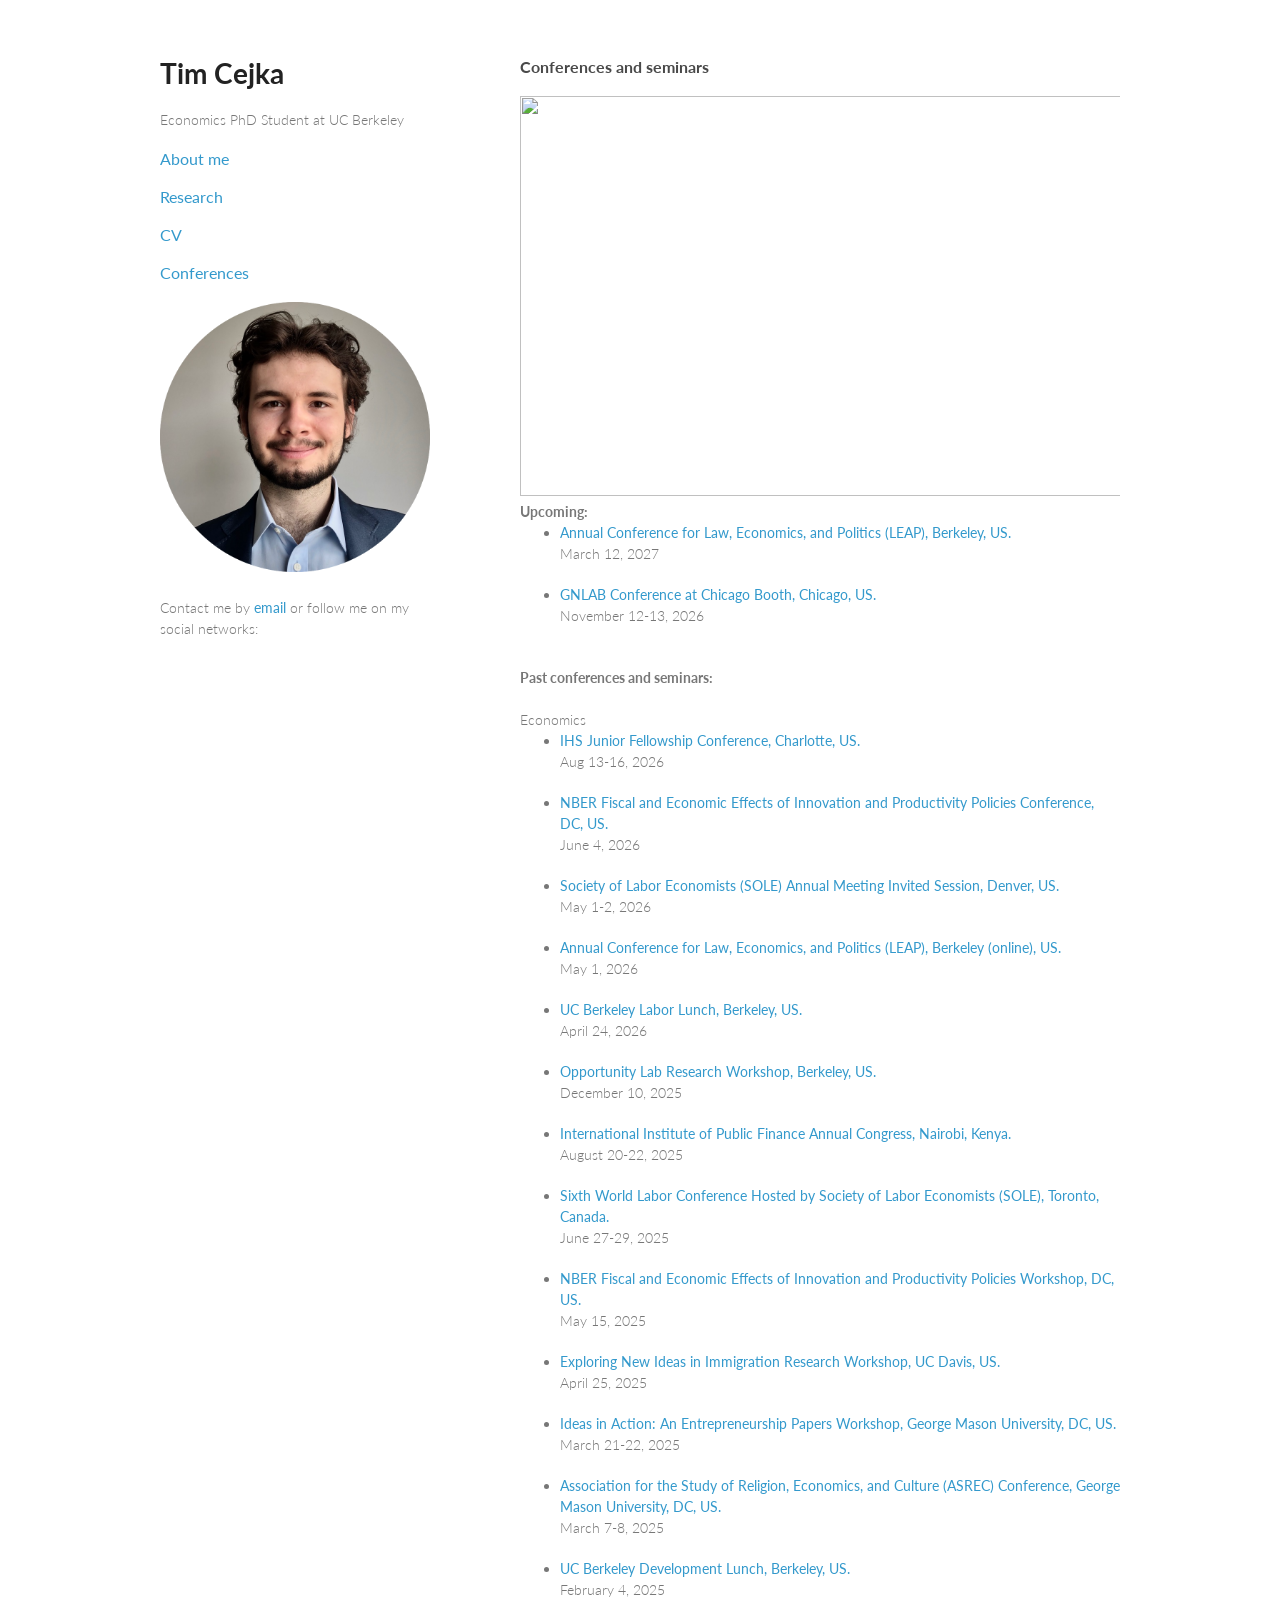
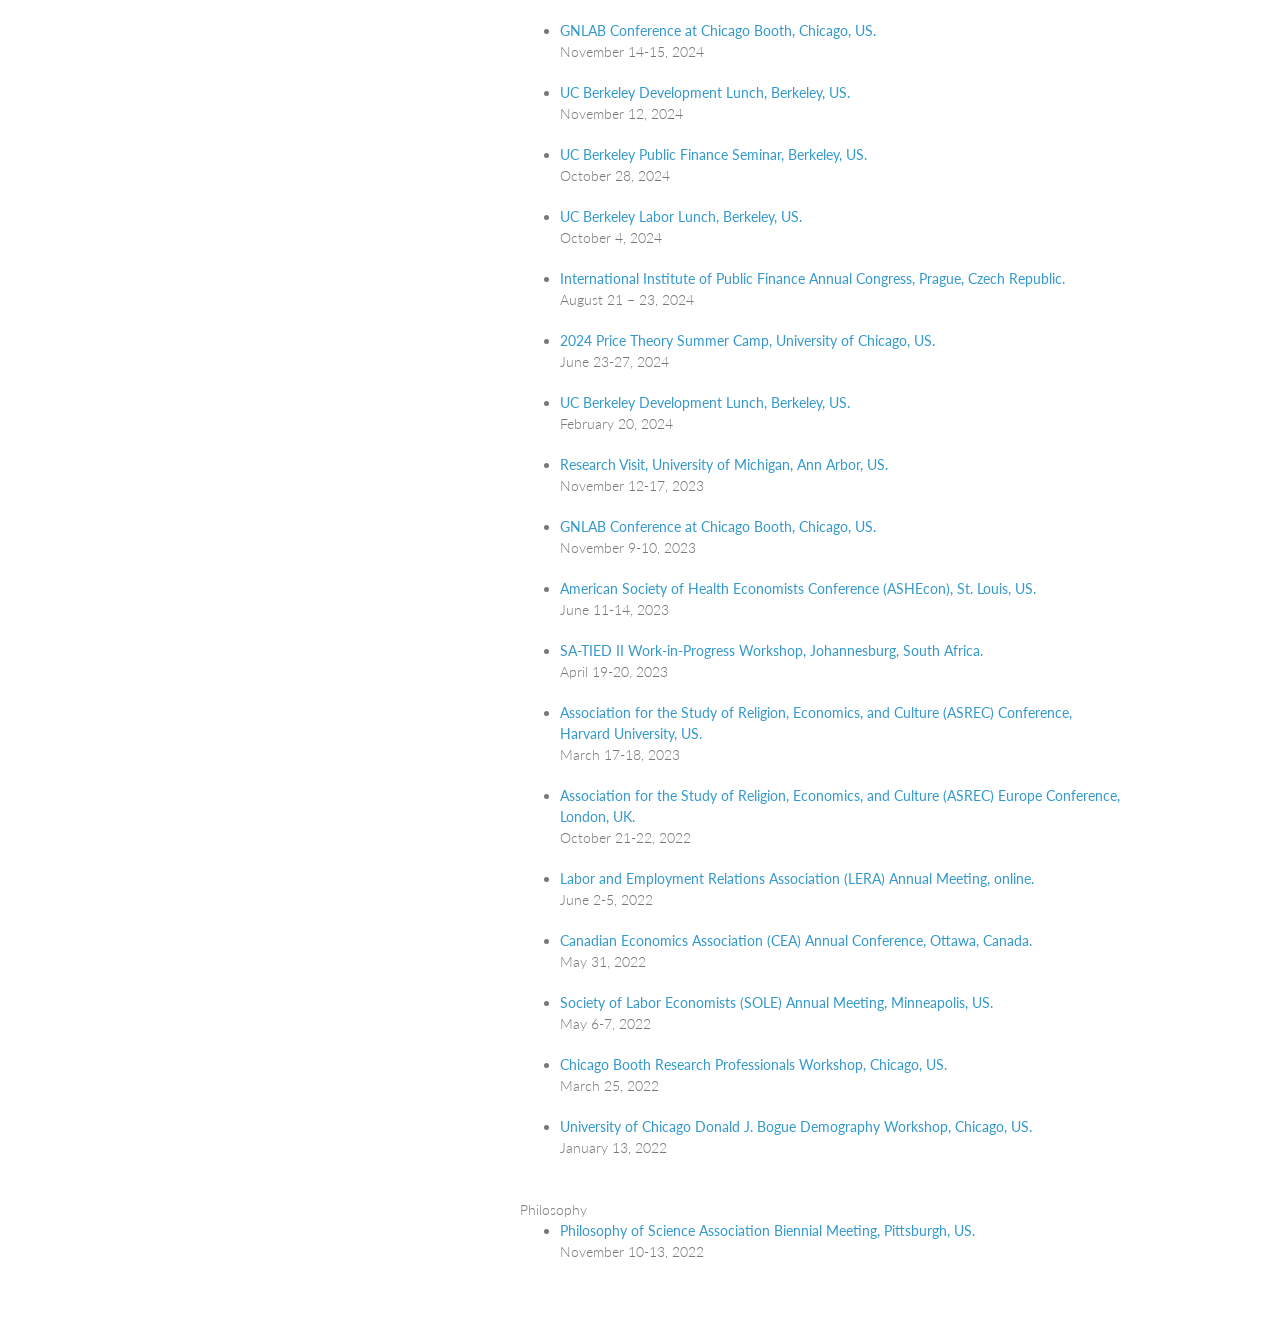
==== conferences.html @ 2f47b811 "updated confs" ====
<!DOCTYPE html>
<html>
<head>
    <!-- Google tag (gtag.js) -->
<script async src="https://www.googletagmanager.com/gtag/js?id=G-0H6EBWZ7NP"></script>
<script>
  window.dataLayer = window.dataLayer || [];
  function gtag(){dataLayer.push(arguments);}
  gtag('js', new Date());
  gtag('config', 'G-0H6EBWZ7NP');
</script>
<!-- End Google tag -->
  <meta charset="utf-8">
  <meta http-equiv="X-UA-Compatible" content="chrome=1">
  <title>Tim Cejka by timcejka</title>

  <link rel="stylesheet" href="stylesheets/styles.css">
  <link rel="stylesheet" href="stylesheets/github-light.css">
  <meta name="viewport" content="width=device-width, initial-scale=1, user-scalable=no">

  <script type="text/javascript" src="https://platform-api.sharethis.com/js/sharethis.js#property=64f4f6807cfc45001a61d528&product=inline-share-buttons&source=platform" async="async"></script>
  <link rel="apple-touch-icon" sizes="180x180" href="/apple-touch-icon.png">
  <link rel="icon" type="image/png" sizes="32x32" href="/favicon-32x32.png">
  <link rel="icon" type="image/png" sizes="16x16" href="/favicon-16x16.png">
  <link rel="manifest" href="/site.webmanifest">
  <meta name="msapplication-TileColor" content="#da532c">
  <meta name="theme-color" content="#ffffff">
  

<script type="text/javascript">
<!-->
var image1=new Image()
image1.src="pictures/cep1.png"

var image2=new Image()
image2.src="pictures/cep2.png"

var image3=new Image()
image3.src="pictures/cep3.png"

var image4=new Image()
image4.src="pictures/cep4.png"

var image5=new Image()
image5.src="pictures/cep5.png"

var image6=new Image()
image6.src="pictures/cep6.png"

var image7=new Image()
image7.src="pictures/cep7.png"

var image8=new Image()
image8.src="pictures/cep8.png"

var image9=new Image()
image9.src="pictures/cep9.png"

var image10=new Image()
image10.src="pictures/cep10.png"

var image11=new Image()
image11.src="pictures/cep11.png"

var image12=new Image()
image12.src="pictures/cep12.png"

var image13=new Image()
image13.src="pictures/cep13.png"

var image14=new Image()
image14.src="pictures/cep14.png"

var image15=new Image()
image15.src="pictures/cep15.png"

var image16=new Image()
image16.src="pictures/cep16.png"

var image17=new Image()
image17.src="pictures/cep17.png"

var image18=new Image()
image18.src="pictures/cep18.png"

var image19=new Image()
image19.src="pictures/cep19.png"

var image20=new Image()
image20.src="pictures/cep20.png"

var image21=new Image()
image21.src="pictures/cep21.png"

var image22=new Image()
image22.src="pictures/cep22.png"

var image23=new Image()
image23.src="pictures/cep23.png"

var image24=new Image()
image24.src="pictures/cep24.png"

</script>
</head>

<body>
  <div class="wrapper">
    <header>
      <h1>Tim Cejka</h1>
      <p>Economics PhD Student at UC Berkeley</p>
      <h3><p class="view"><a href="https://timcejka.github.io/">About me</a></p></h3>
      <h3><p class="view"><a href="https://timcejka.github.io/research.html">Research</a></p></h3>
      <h3><p class="view"><a href="https://timcejka.github.io/papers/cv.pdf">CV</a></p></h3>
      <h3><p class="view"><a href="https://timcejka.github.io/conferences.html">Conferences</a></p></h3>

<p class="view"><img src="pictures/prof_photo_slack.png" width=270 height=270></p>
  <p> Contact me
     by <a href="mailto:tim_cejka@berkeley.edu"> email </a> or follow me on my social networks:</p>
    <div class="sharethis-inline-follow-buttons"></div>
    <br>
  </header>
    <section>
      <h3><a id="updates" class="anchor" href="#updates" aria-hidden="true"><span class="octicon octicon-link"></span></a>Conferences and seminars</h3>

      <img src="pictures/cep1.png" name="slide" width="750" height="400">
      <script type="text/javascript"
      <!-->
      var step = 1
      function slideit(){
        document.images.slide.src=eval("image"+step+".src")
        if(step<9)
        step++
        else
        step=1
        setTimeout("slideit()", 3000)
      }
      slideit()
//-->
  </script>
  <br>
  
<!--

</a><b> Upcoming:</b> </h3>
<br>
<ul>
  <li> <a href="https://www.theihs.org/academic-programs/graduate-programs/?modal-id=modal-25327"> Ideas in Action: An Entrepreneurship Papers Workshop, George Mason University, US. </a><br>
  March 21-22, 2025 </li>
</ul>
<ul>
  <li> <a href="http://www.asrec.org/web-archive/"> Association for the Study of Religion, Economics, and Culture (ASREC) Conference, George Mason University, US. </a><br>
    March 7-8, 2025 </li>
</ul>
<br>  
-->

</a><b> Upcoming:</b> </h3>
<br>
<ul>
  <li> <a href="https://www.law.berkeley.edu/research/leap/"> Annual Conference for Law, Economics, and Politics (LEAP), Berkeley, US. </a><br>
    March 12, 2027 </li>
</ul>
<ul>
  <li> <a href="https://github.com/uchicago-bfi-gnlab"> GNLAB Conference at Chicago Booth, Chicago, US. </a><br>
    November 12-13, 2026 </li>
</ul>

<br>  
 
</a><b> Past conferences and seminars:</b> </h3>
    <br>
    <br>
      </a>Economics</h4>
    <br>
        <ul>
  <li> <a href="https://theihs.org"> IHS Junior Fellowship Conference, Charlotte, US. </a><br>
    Aug 13-16, 2026 </li>
</ul>
    <ul>
  <li> <a href="https://www.nber.org"> NBER Fiscal and Economic Effects of Innovation and Productivity Policies Conference, DC, US. </a><br>
    June 4, 2026 </li>
</ul>
    <ul>
  <li> <a href="https://www.sole-jole.org/"> Society of Labor Economists (SOLE) Annual Meeting Invited Session, Denver, US. </a><br>
    May 1-2, 2026 </li>
</ul>
<ul>
  <li> <a href="https://www.law.berkeley.edu/research/leap/"> Annual Conference for Law, Economics, and Politics (LEAP), Berkeley (online), US. </a><br>
    May 1, 2026 </li>
</ul>
<ul>
      <li> <a href="https://events.berkeley.edu/econ/all/tags/labor%20lunch%20seminar"> UC Berkeley Labor Lunch, Berkeley, US. </a><br>
        April 24, 2026 </li>
</ul>
    <ul>
  <li> <a href="https://www.olab.berkeley.edu/about/"> Opportunity Lab Research Workshop, Berkeley, US. </a><br>
    December 10, 2025 </li>
</ul>
    <ul>
  <li> <a href="https://www.iipf.org/cng.htm"> International Institute of Public Finance Annual Congress, Nairobi, Kenya. </a><br>
    August 20-22, 2025 </li>
</ul>
    <ul>
  <li> <a href="https://www.sole-jole.org/"> Sixth World Labor Conference Hosted by Society of Labor Economists (SOLE), Toronto, Canada. </a><br>
    June 27-29, 2025 </li>
</ul>
    <ul>
      <li> <a href="https://www.nber.org"> NBER Fiscal and Economic Effects of Innovation and Productivity Policies Workshop, DC, US. </a><br>
      May 15, 2025 </li>
    </ul>
    <ul>
      <li> <a href="https://economics.ucdavis.edu/tags/labor-economics"> Exploring New Ideas in Immigration Research Workshop, UC Davis, US. </a><br>
      April 25, 2025 </li>
    </ul>
    <ul>
      <li> <a href="https://www.theihs.org/academic-programs/graduate-programs/?modal-id=modal-25327"> Ideas in Action: An Entrepreneurship Papers Workshop, George Mason University, DC, US. </a><br>
      March 21-22, 2025 </li>
    </ul>
    <ul>
      <li> <a href="http://www.asrec.org/web-archive/"> Association for the Study of Religion, Economics, and Culture (ASREC) Conference, George Mason University, DC, US. </a><br>
        March 7-8, 2025 </li>
    </ul>
    <ul>
      <li> <a href="https://www.econ.berkeley.edu/events/seminars"> UC Berkeley Development Lunch, Berkeley, US. </a><br>
        February 4, 2025 </li>
    </ul>
         <ul>
  <li> <a href="https://github.com/uchicago-bfi-gnlab"> GNLAB Conference at Chicago Booth, Chicago, US. </a><br>
    November 14-15, 2024 </li>
</ul>
     <ul>
  <li> <a href="https://www.econ.berkeley.edu/events/seminars"> UC Berkeley Development Lunch, Berkeley, US. </a><br>
    November 12, 2024 </li>
</ul>
    <ul>
      <li> <a href="https://events.berkeley.edu/econ/all/tags/public%20finance"> UC Berkeley Public Finance Seminar, Berkeley, US. </a><br>
        October 28, 2024 </li>
    </ul>
        <ul>
      <li> <a href="https://events.berkeley.edu/econ/all/tags/labor%20lunch%20seminar"> UC Berkeley Labor Lunch, Berkeley, US. </a><br>
        October 4, 2024 </li>
    </ul>

    <ul>
  <li> <a href="https://iipf2024.vse.cz">  International Institute of Public Finance Annual Congress, Prague, Czech Republic. </a><br>
   August 21 – 23, 2024 </li>
</ul>
    <ul>
  <li> <a href="https://bfi.uchicago.edu/event/2024-price-theory-summer-camp/">  2024 Price Theory Summer Camp, University of Chicago, US. </a><br>
    June 23-27, 2024 </li>
</ul>
    <ul>
  <li> <a href="https://www.econ.berkeley.edu/events/seminars"> UC Berkeley Development Lunch, Berkeley, US. </a><br>
    February 20, 2024 </li>
</ul>
    <ul>
  <li> <a href="https://lsa.umich.edu/econ"> Research Visit, University of Michigan, Ann Arbor, US. </a><br>
    November 12-17, 2023 </li>
</ul>
    <ul>
  <li> <a href="https://github.com/uchicago-bfi-gnlab"> GNLAB Conference at Chicago Booth, Chicago, US. </a><br>
    November 9-10, 2023 </li>
</ul>
    <ul>
      <li> <a href="https://www.ashecon.org/2023-st-louis/"> American Society of Health Economists Conference (ASHEcon), St. Louis, US. </a><br>
        June 11-14, 2023 </li>
    </ul>
    <ul>
      <li> <a href="https://sa-tied.wider.unu.edu/events/technical-workshop"> SA-TIED II Work-in-Progress Workshop, Johannesburg, South Africa. </a><br>
       April 19-20, 2023 </li>
    </ul>
    <ul>
      <li> <a href="http://www.asrec.org/web-archive/"> Association for the Study of Religion, Economics, and Culture (ASREC) Conference, Harvard University, US. </a><br>
        March 17-18, 2023 </li>
    </ul>
    <ul>
      <li> <a href="http://www.asrec.org/web-archive/"> Association for the Study of Religion, Economics, and Culture (ASREC) Europe Conference, London, UK. </a><br>
        October 21-22, 2022 </li>
    </ul>
    <ul>
      <li> <a href="https://lera.memberclicks.net/lera-74th-am"> Labor and Employment Relations Association (LERA) Annual Meeting, online. </a><br>
        June 2-5, 2022 </li>
    </ul>
    <ul>
      <li> <a href="https://www.economics.ca/cpages/cea2022"> Canadian Economics Association (CEA) Annual Conference, Ottawa, Canada. </a><br>
        May 31, 2022 </li>
    </ul>
    <ul>
      <li> <a href="https://www.sole-jole.org/"> Society of Labor Economists (SOLE) Annual Meeting, Minneapolis, US. </a><br>
        May 6-7, 2022 </li>
    </ul>
    <ul>
      <li>  <a href="https://www.chicagobooth.edu/faculty/research-staff/current-staff"> Chicago Booth Research Professionals Workshop, Chicago, US. </a><br>
      March 25, 2022 </li>
    </ul>
      <ul>
        <li> <a href="https://voices.uchicago.edu/popcenter/workshops/past-workshops/"> University of Chicago Donald J. Bogue Demography Workshop, Chicago, US. </a><br>
        January 13, 2022 </li>
      </ul>
      <br>

      </a>Philosophy</h4>
      <br>
      <ul>
       <li> <a href="https://psa2022.dryfta.com"> Philosophy of Science Association Biennial Meeting, Pittsburgh, US.</a>
       <br> November 10-13, 2022 </li>
   </ul>
 </p>

  </section>
  <script src="javascripts/scale.fix.js"></script>

</body>

</html>
---- stylesheets/styles.css ----
@import url(https://fonts.googleapis.com/css?family=Lato:300italic,700italic,300,700);

body {
  padding:50px;
  font:14px/1.5 Lato, "Helvetica Neue", Helvetica, Arial, sans-serif;
  color:#777;
  font-weight:300;
}

h1, h2, h3, h4, h5, h6 {
  color:#222;
  margin:0 0 20px;
}

p, ul, ol, table, pre, dl {
  margin:0 0 20px;
}

h1, h2, h3 {
  line-height:1.1;
}

h1 {
  font-size:28px;
}

h2 {
  color:#393939;
}

h3, h4, h5, h6 {
  color:#494949;
}

a {
  color:#39c;
  font-weight:400;
  text-decoration:none;
}

a small {
  font-size:11px;
  color:#777;
  margin-top:-0.6em;
  display:block;
}

.wrapper {
  width:960px;
  margin:0 auto;
}

blockquote {
  border-left:1px solid #e5e5e5;
  margin:0;
  padding:0 0 0 20px;
  font-style:italic;
}

code, pre {
  font-family:Monaco, Bitstream Vera Sans Mono, Lucida Console, Terminal;
  color:#333;
  font-size:12px;
}

pre {
  padding:8px 15px;
  background: #f8f8f8;
  border-radius:5px;
  border:1px solid #e5e5e5;
  overflow-x: auto;
}

table {
  width:100%;
  border-collapse:collapse;
}

th, td {
  text-align:left;
  padding:5px 10px;
  border-bottom:1px solid #e5e5e5;
}

dt {
  color:#444;
  font-weight:700;
}

th {
  color:#444;
}

img {
  max-width:100%;
}

header {
  width:270px;
  float:left;
  position:fixed;
}

header ul {
  list-style:none;
  height:40px;

  padding:0;

  background: #eee;
  background: -moz-linear-gradient(top, #f8f8f8 0%, #dddddd 100%);
  background: -webkit-gradient(linear, left top, left bottom, color-stop(0%,#f8f8f8), color-stop(100%,#dddddd));
  background: -webkit-linear-gradient(top, #f8f8f8 0%,#dddddd 100%);
  background: -o-linear-gradient(top, #f8f8f8 0%,#dddddd 100%);
  background: -ms-linear-gradient(top, #f8f8f8 0%,#dddddd 100%);
  background: linear-gradient(top, #f8f8f8 0%,#dddddd 100%);

  border-radius:5px;
  border:1px solid #d2d2d2;
  box-shadow:inset #fff 0 1px 0, inset rgba(0,0,0,0.03) 0 -1px 0;
  width:270px;
}

header li {
  width:89px;
  float:left;
  border-right:1px solid #d2d2d2;
  height:40px;
}

header ul a {
  line-height:1;
  font-size:11px;
  color:#999;
  display:block;
  text-align:center;
  padding-top:6px;
  height:40px;
}

strong {
  color:#222;
  font-weight:700;
}

header ul li + li {
  width:88px;
  border-left:1px solid #fff;
}

header ul li + li + li {
  border-right:none;
  width:89px;
}

header ul a strong {
  font-size:14px;
  display:block;
  color:#222;
}

section {
  width:600px;
  float:right;
  padding-bottom:50px;
}

small {
  font-size:11px;
}

hr {
  border:0;
  background:#e5e5e5;
  height:1px;
  margin:0 0 20px;
}

footer {
  width:270px;
  float:left;
  position:fixed;
  bottom:50px;
}

@media print, screen and (max-width: 960px) {

  div.wrapper {
    width:auto;
    margin:0;
  }

  header, section, footer {
    float:none;
    position:static;
    width:auto;
  }

  header {
    padding-right:320px;
  }

  section {
    border:1px solid #e5e5e5;
    border-width:1px 0;
    padding:20px 0;
    margin:0 0 20px;
  }

  header a small {
    display:inline;
  }

  header ul {
    position:absolute;
    right:50px;
    top:52px;
  }
}

@media print, screen and (max-width: 720px) {
  body {
    word-wrap:break-word;
  }

  header {
    padding:0;
  }

  header ul, header p.view {
    position:static;
  }

  pre, code {
    word-wrap:normal;
  }
}

@media print, screen and (max-width: 480px) {
  body {
    padding:15px;
  }

  header ul {
    display:none;
  }
}

@media print {
  body {
    padding:0.4in;
    font-size:12pt;
    color:#444;
  }
}


code { 
    background: #F1F1F1; 
}

pre {
    white-space: pre-wrap;
    background: #F1F1F1;
}
---- stylesheets/github-light.css ----
/*
   Copyright 2014 GitHub Inc.

   Licensed under the Apache License, Version 2.0 (the "License");
   you may not use this file except in compliance with the License.
   You may obtain a copy of the License at

       http://www.apache.org/licenses/LICENSE-2.0

   Unless required by applicable law or agreed to in writing, software
   distributed under the License is distributed on an "AS IS" BASIS,
   WITHOUT WARRANTIES OR CONDITIONS OF ANY KIND, either express or implied.
   See the License for the specific language governing permissions and
   limitations under the License.

*/

.pl-c /* comment */ {
  color: #969896;
}

.pl-c1      /* constant, markup.raw, meta.diff.header, meta.module-reference, meta.property-name, support, support.constant, support.variable, variable.other.constant */,
.pl-s .pl-v /* string variable */ {
  color: #0086b3;
}

.pl-e  /* entity */,
.pl-en /* entity.name */ {
  color: #795da3;
}

.pl-s .pl-s1 /* string source */,
.pl-smi      /* storage.modifier.import, storage.modifier.package, storage.type.java, variable.other, variable.parameter.function */ {
  color: #333;
}

.pl-ent /* entity.name.tag */ {
  color: #63a35c;
}

.pl-k /* keyword, storage, storage.type */ {
  color: #a71d5d;
}

.pl-pds              /* punctuation.definition.string, string.regexp.character-class */,
.pl-s                /* string */,
.pl-s .pl-pse .pl-s1 /* string punctuation.section.embedded source */,
.pl-sr               /* string.regexp */,
.pl-sr .pl-cce       /* string.regexp constant.character.escape */,
.pl-sr .pl-sra       /* string.regexp string.regexp.arbitrary-repitition */,
.pl-sr .pl-sre       /* string.regexp source.ruby.embedded */ {
  color: #183691;
}

.pl-v /* variable */ {
  color: #ed6a43;
}

.pl-id /* invalid.deprecated */ {
  color: #b52a1d;
}

.pl-ii /* invalid.illegal */ {
  background-color: #b52a1d;
  color: #f8f8f8;
}

.pl-sr .pl-cce /* string.regexp constant.character.escape */ {
  color: #63a35c;
  font-weight: bold;
}

.pl-ml /* markup.list */ {
  color: #693a17;
}

.pl-mh        /* markup.heading */,
.pl-mh .pl-en /* markup.heading entity.name */,
.pl-ms        /* meta.separator */ {
  color: #1d3e81;
  font-weight: bold;
}

.pl-mq /* markup.quote */ {
  color: #008080;
}

.pl-mi /* markup.italic */ {
  color: #333;
  font-style: italic;
}

.pl-mb /* markup.bold */ {
  color: #333;
  font-weight: bold;
}

.pl-md /* markup.deleted, meta.diff.header.from-file */ {
  background-color: #ffecec;
  color: #bd2c00;
}

.pl-mi1 /* markup.inserted, meta.diff.header.to-file */ {
  background-color: #eaffea;
  color: #55a532;
}

.pl-mdr /* meta.diff.range */ {
  color: #795da3;
  font-weight: bold;
}

.pl-mo /* meta.output */ {
  color: #1d3e81;
}
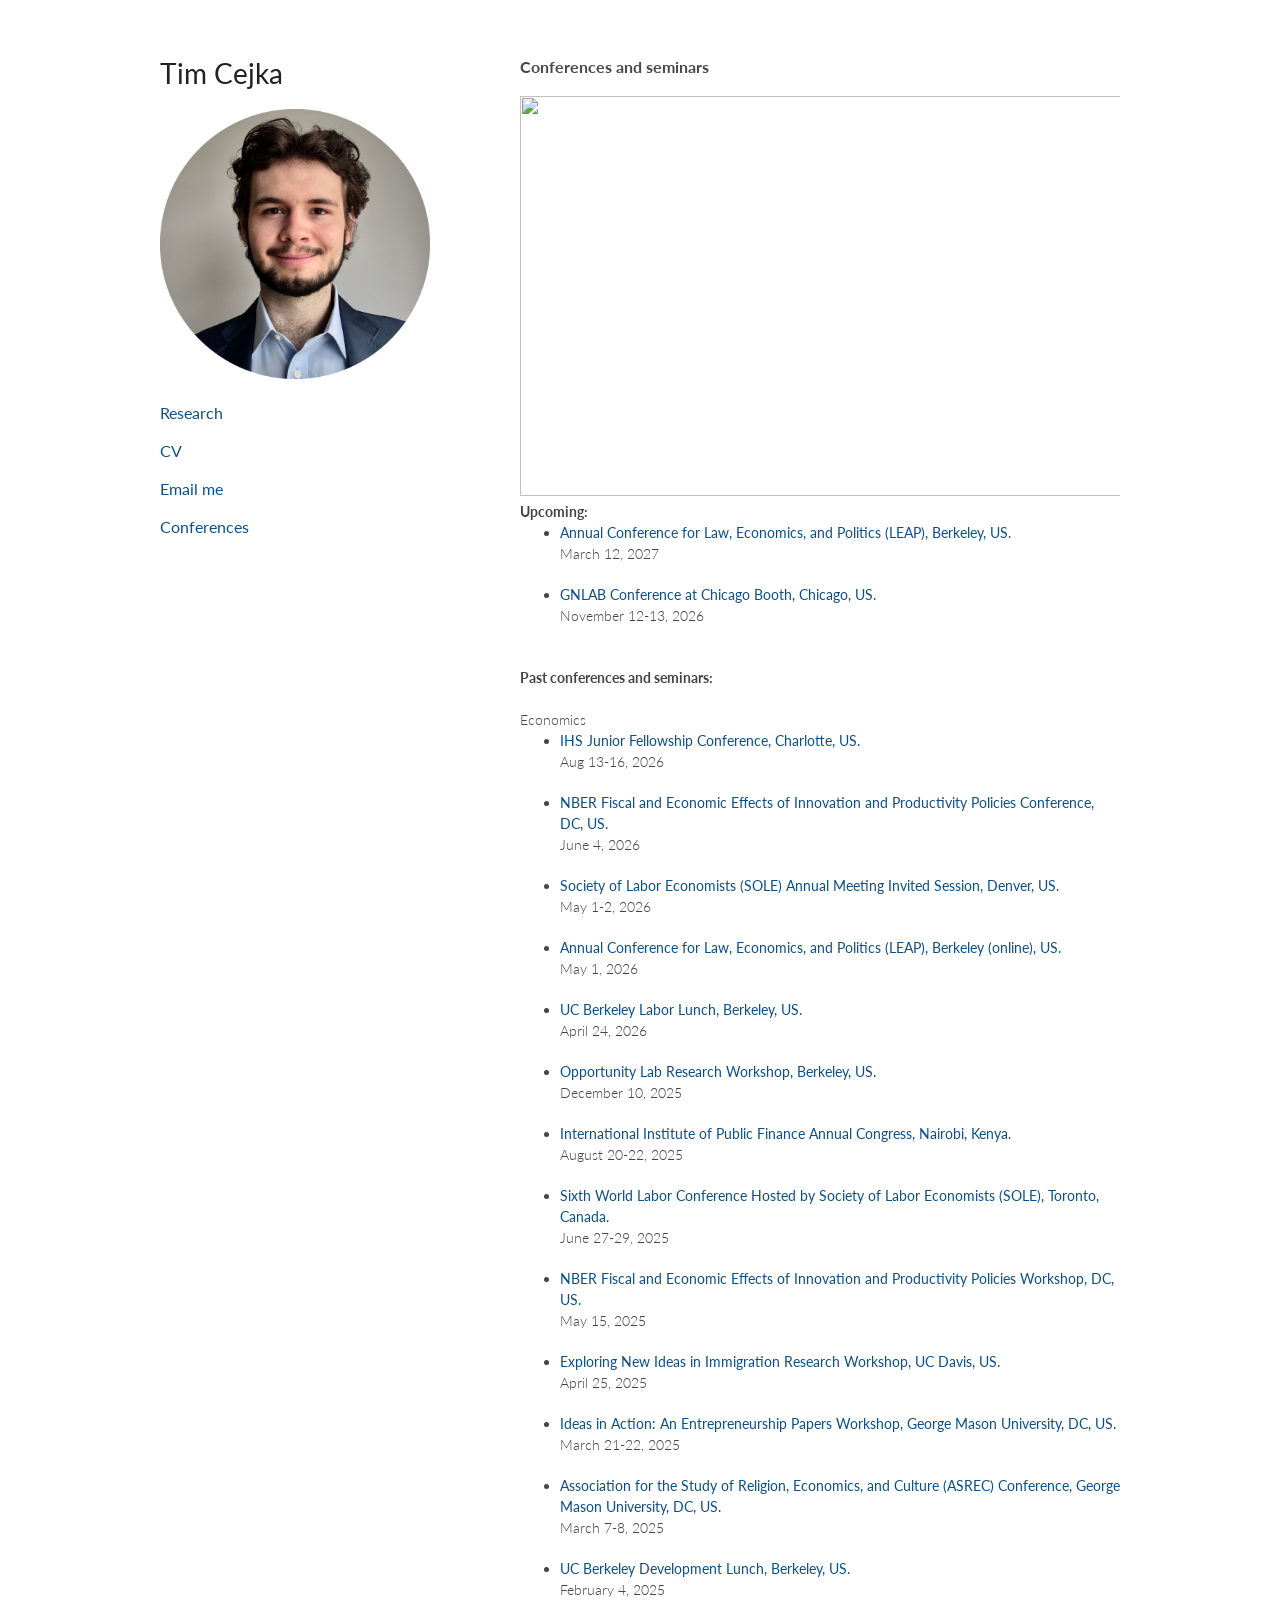
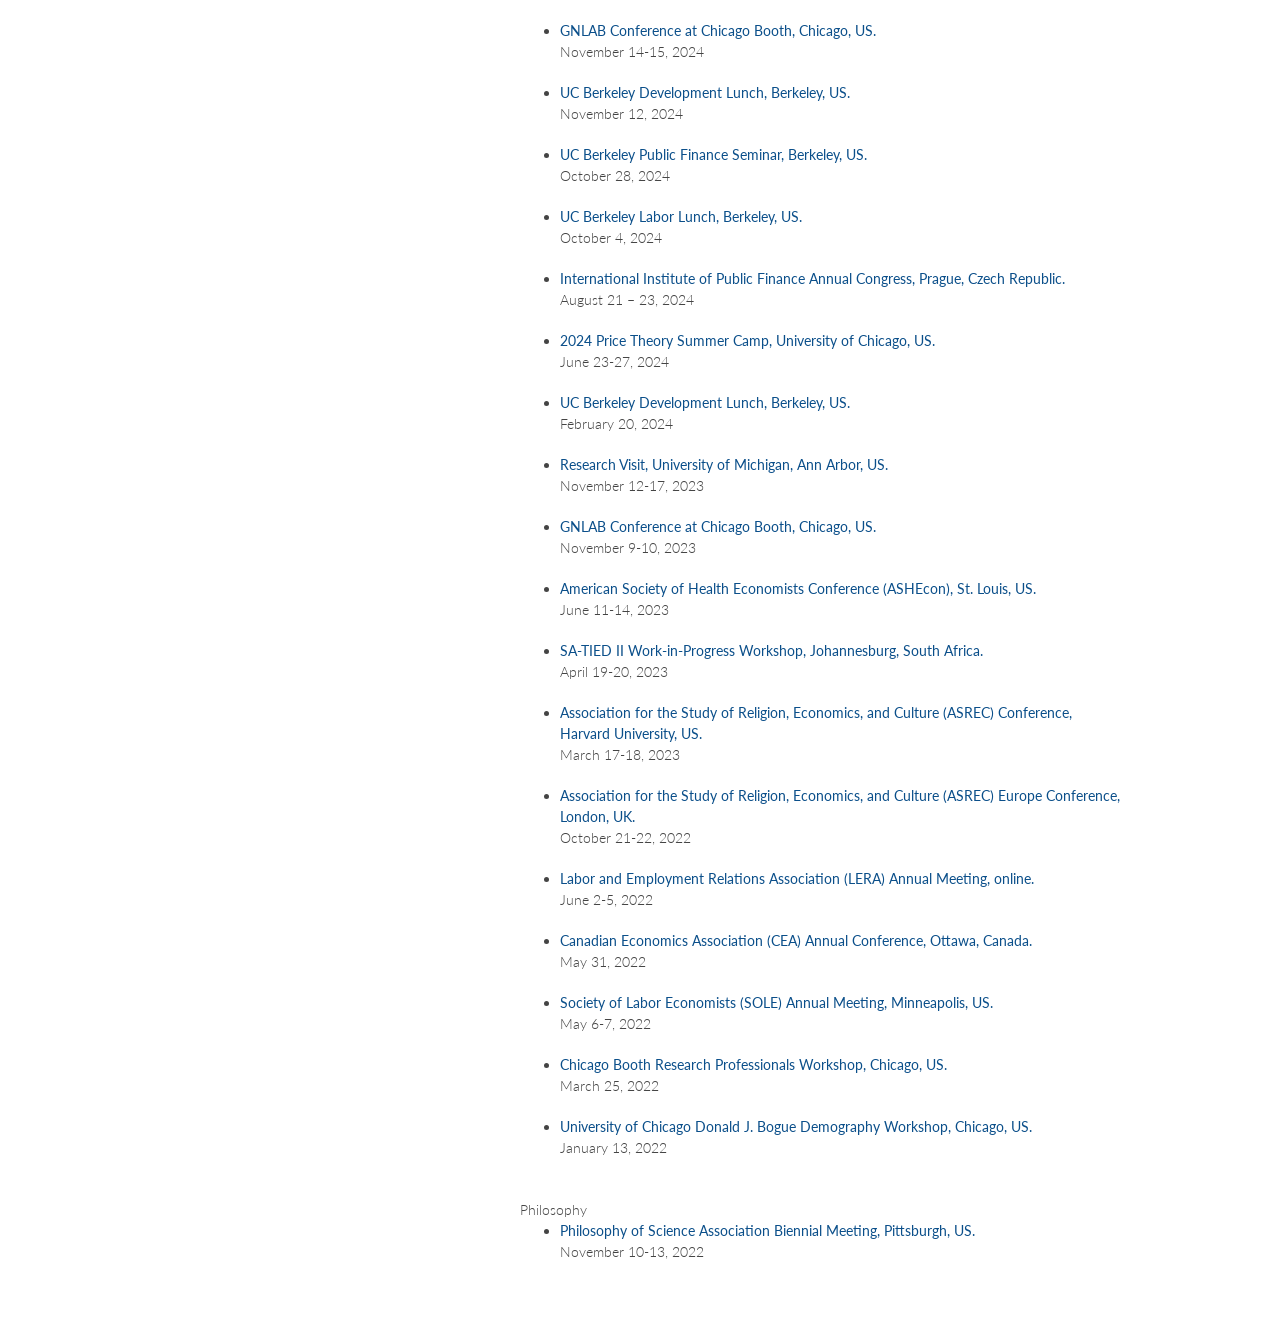
==== commit b89b00a7: "Move papers to the homepage in a Zane-style layout Sidebar: name, photo, bio, then Research (scrolls" ====
--- a/conferences.html
+++ b/conferences.html
@@ -17,8 +17,6 @@
   <link rel="stylesheet" href="stylesheets/styles.css">
   <link rel="stylesheet" href="stylesheets/github-light.css">
   <meta name="viewport" content="width=device-width, initial-scale=1, user-scalable=no">
-
-  <script type="text/javascript" src="https://platform-api.sharethis.com/js/sharethis.js#property=64f4f6807cfc45001a61d528&product=inline-share-buttons&source=platform" async="async"></script>
   <link rel="apple-touch-icon" sizes="180x180" href="/apple-touch-icon.png">
   <link rel="icon" type="image/png" sizes="32x32" href="/favicon-32x32.png">
   <link rel="icon" type="image/png" sizes="16x16" href="/favicon-16x16.png">
@@ -107,18 +105,13 @@
 <body>
   <div class="wrapper">
     <header>
-      <h1>Tim Cejka</h1>
-      <p>Economics PhD Student at UC Berkeley</p>
-      <h3><p class="view"><a href="https://timcejka.github.io/">About me</a></p></h3>
-      <h3><p class="view"><a href="https://timcejka.github.io/research.html">Research</a></p></h3>
+      <h1><a href="https://timcejka.github.io/" style="color:inherit; text-decoration:none;">Tim Cejka</a></h1>
+<p class="view"><img src="pictures/prof_photo_slack.png" width=270 height=270></p>
+      <h3><p class="view"><a href="https://timcejka.github.io/#working-papers">Research</a></p></h3>
       <h3><p class="view"><a href="https://timcejka.github.io/papers/cv.pdf">CV</a></p></h3>
+      <h3><p class="view"><a href="mailto:tim_cejka@berkeley.edu">Email me</a></p></h3>
       <h3><p class="view"><a href="https://timcejka.github.io/conferences.html">Conferences</a></p></h3>
-
-<p class="view"><img src="pictures/prof_photo_slack.png" width=270 height=270></p>
-  <p> Contact me
-     by <a href="mailto:tim_cejka@berkeley.edu"> email </a> or follow me on my social networks:</p>
-    <div class="sharethis-inline-follow-buttons"></div>
-    <br>
+      <br>
   </header>
     <section>
       <h3><a id="updates" class="anchor" href="#updates" aria-hidden="true"><span class="octicon octicon-link"></span></a>Conferences and seminars</h3>
--- a/stylesheets/styles.css
+++ b/stylesheets/styles.css
@@ -3,7 +3,7 @@
 body {
   padding:50px;
   font:14px/1.5 Lato, "Helvetica Neue", Helvetica, Arial, sans-serif;
-  color:#777;
+  color:#444;
   font-weight:300;
 }
 
@@ -33,7 +33,7 @@
 }
 
 a {
-  color:#39c;
+  color:#0b4f8a;
   font-weight:400;
   text-decoration:none;
 }
@@ -263,3 +263,34 @@
     white-space: pre-wrap;
     background: #F1F1F1;
 }
+
+/* sidebar buttons: a bar appears on hover */
+header h3 a {
+  position:relative;
+}
+
+header h3 a::before {
+  content:"";
+  position:absolute;
+  left:-14px;
+  top:8%;
+  bottom:8%;
+  width:3px;
+  background:#6e7a99;
+  opacity:0;
+  transition:opacity .15s ease;
+}
+
+header h3 a:hover::before {
+  opacity:1;
+}
+
+/* coauthor names: linked, but styled like the surrounding text */
+.paper-authors a {
+  color:inherit;
+  font-weight:inherit;
+}
+
+.paper-authors a:hover {
+  text-decoration:underline;
+}
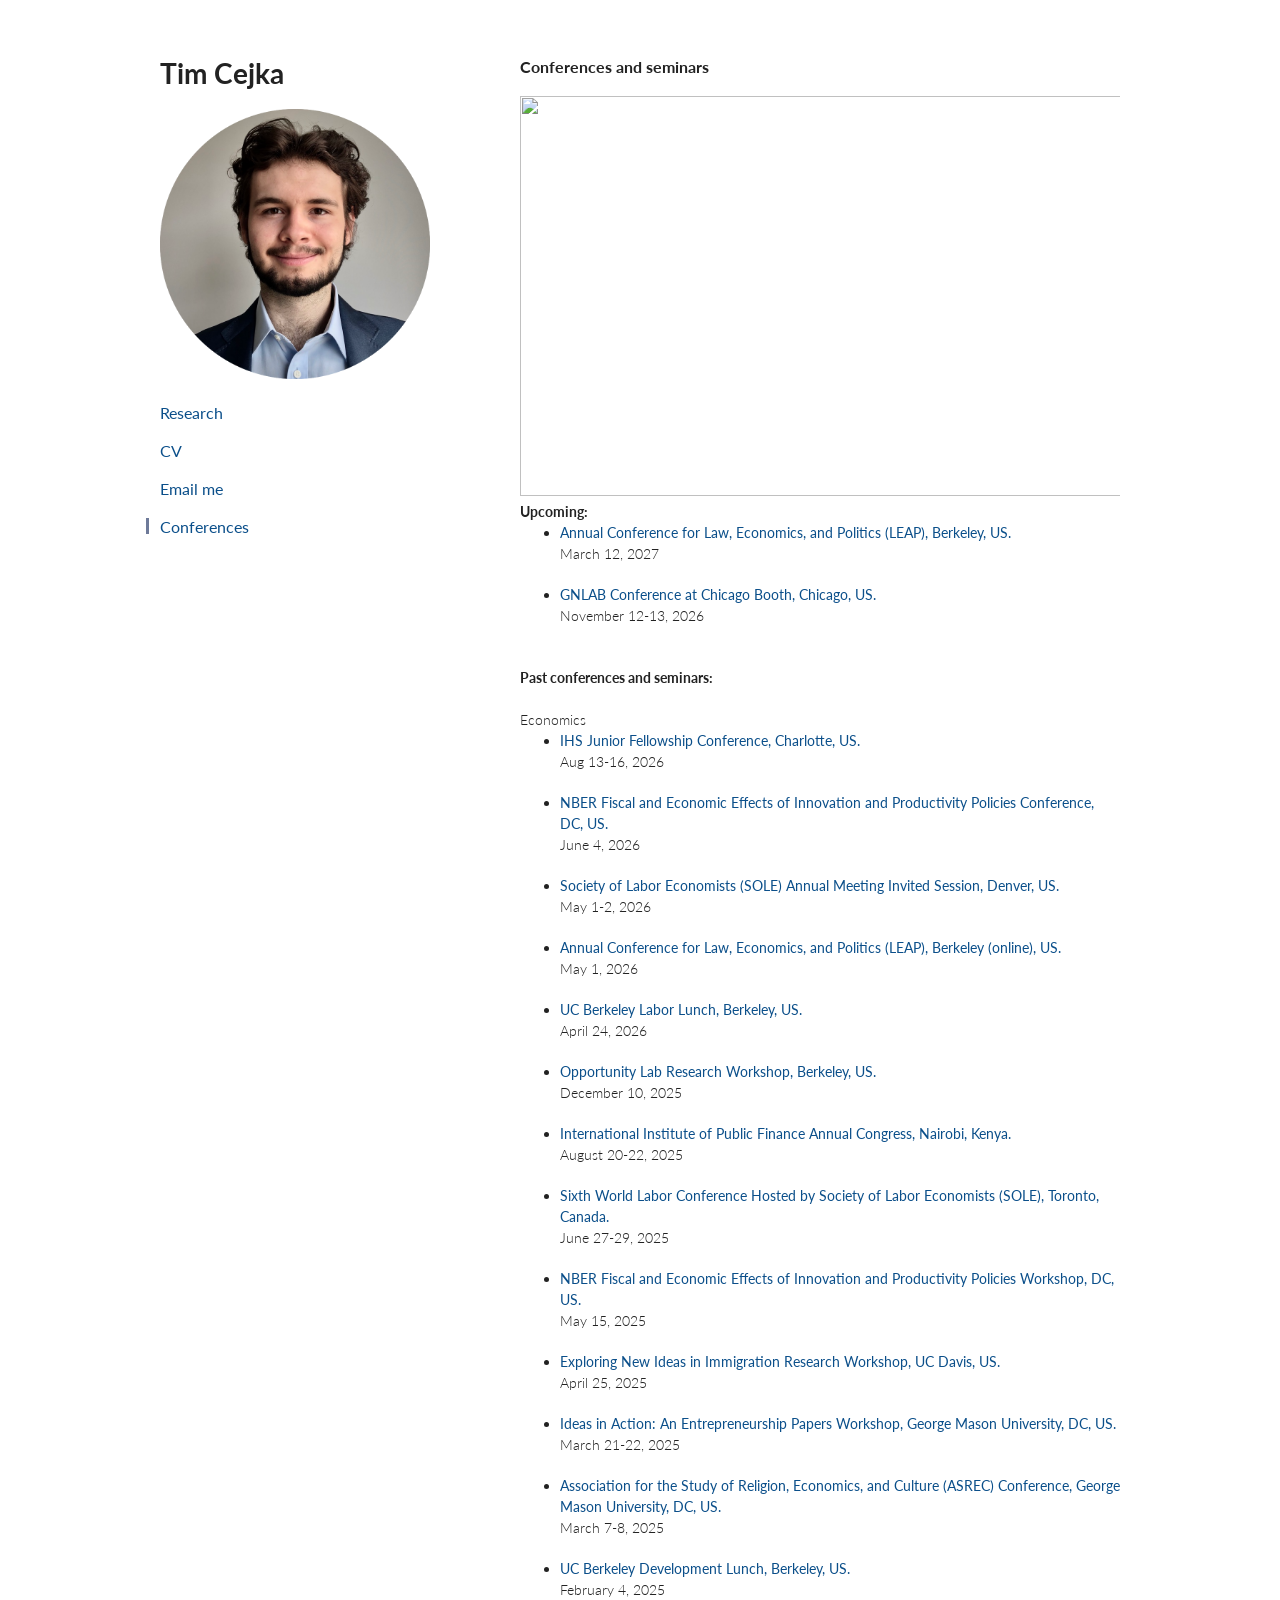
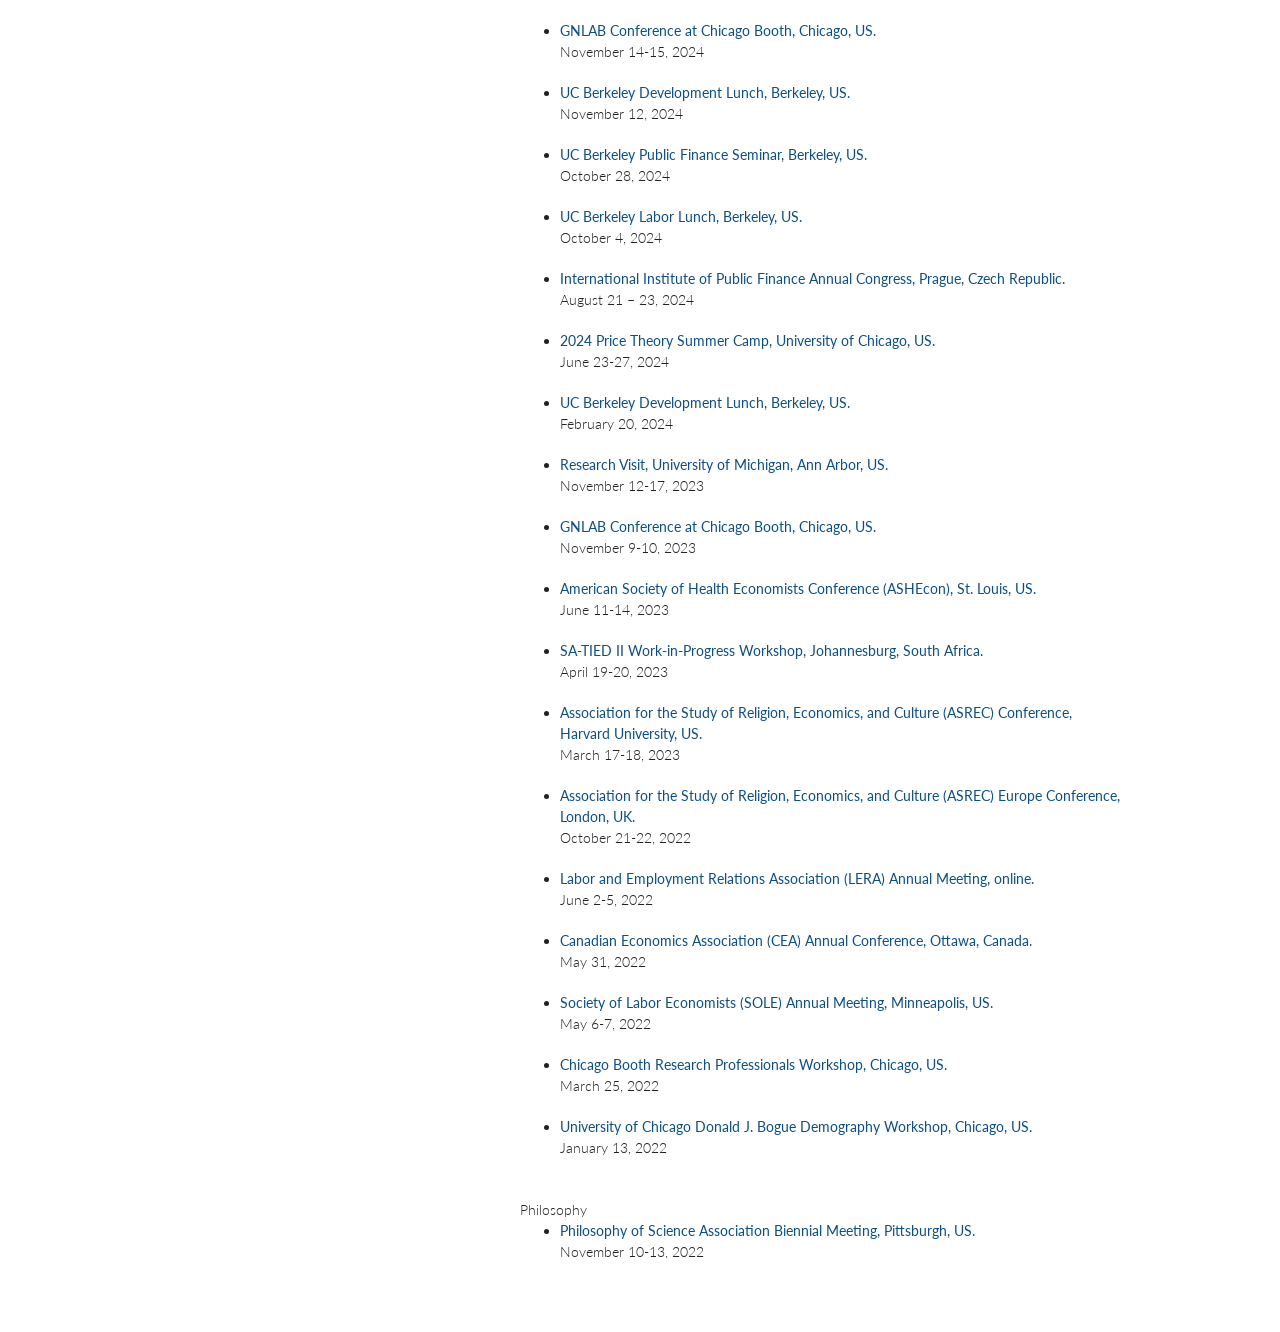
==== commit 1d35b127: "Update Ramadan paper to July 2026 draft; mark current page in sidebar Replace the Ramadan PDF with t" ====
--- a/conferences.html
+++ b/conferences.html
@@ -110,7 +110,7 @@
       <h3><p class="view"><a href="https://timcejka.github.io/#working-papers">Research</a></p></h3>
       <h3><p class="view"><a href="https://timcejka.github.io/papers/cv.pdf">CV</a></p></h3>
       <h3><p class="view"><a href="mailto:tim_cejka@berkeley.edu">Email me</a></p></h3>
-      <h3><p class="view"><a href="https://timcejka.github.io/conferences.html">Conferences</a></p></h3>
+      <h3><p class="view"><a class="current" aria-current="page" href="https://timcejka.github.io/conferences.html">Conferences</a></p></h3>
       <br>
   </header>
     <section>
--- a/stylesheets/styles.css
+++ b/stylesheets/styles.css
@@ -3,7 +3,7 @@
 body {
   padding:50px;
   font:14px/1.5 Lato, "Helvetica Neue", Helvetica, Arial, sans-serif;
-  color:#444;
+  color:#222;
   font-weight:300;
 }
 
@@ -25,11 +25,11 @@
 }
 
 h2 {
-  color:#393939;
+  color:#222;
 }
 
 h3, h4, h5, h6 {
-  color:#494949;
+  color:#222;
 }
 
 a {
@@ -264,12 +264,12 @@
     background: #F1F1F1;
 }
 
-/* sidebar buttons: a bar appears on hover */
-header h3 a {
+/* sidebar buttons and name: a bar appears on hover */
+header h1 a, header h3 a {
   position:relative;
 }
 
-header h3 a::before {
+header h1 a::before, header h3 a::before {
   content:"";
   position:absolute;
   left:-14px;
@@ -281,8 +281,59 @@
   transition:opacity .15s ease;
 }
 
-header h3 a:hover::before {
+header h1 a:hover::before, header h3 a:hover::before,
+header h3 a.current::before {
   opacity:1;
+}
+
+/* the same bar beside a paper or a conference while the mouse is over it */
+.paper, section li {
+  position:relative;
+}
+
+.paper::before, section li::before {
+  content:"";
+  position:absolute;
+  left:-14px;
+  top:2px;
+  bottom:2px;
+  width:3px;
+  background:#6e7a99;
+  opacity:0;
+  transition:opacity .15s ease;
+}
+
+section li::before {
+  left:-32px;
+}
+
+.paper:hover::before, section li:hover::before {
+  opacity:1;
+}
+
+/* clicking Research flashes the bar beside each paper */
+/* two identical animations, alternated so every click starts a fresh one */
+.flash-a .paper::before {
+  animation:paper-flash-a 1.6s ease;
+}
+
+.flash-b .paper::before {
+  animation:paper-flash-b 1.6s ease;
+}
+
+@keyframes paper-flash-a {
+  0%, 100% { opacity:0; }
+  25%, 70% { opacity:1; }
+}
+
+@keyframes paper-flash-b {
+  0%, 100% { opacity:0; }
+  25%, 70% { opacity:1; }
+}
+
+/* name at the top of the sidebar */
+header h1, header h1 a {
+  font-weight:700;
 }
 
 /* coauthor names: linked, but styled like the surrounding text */
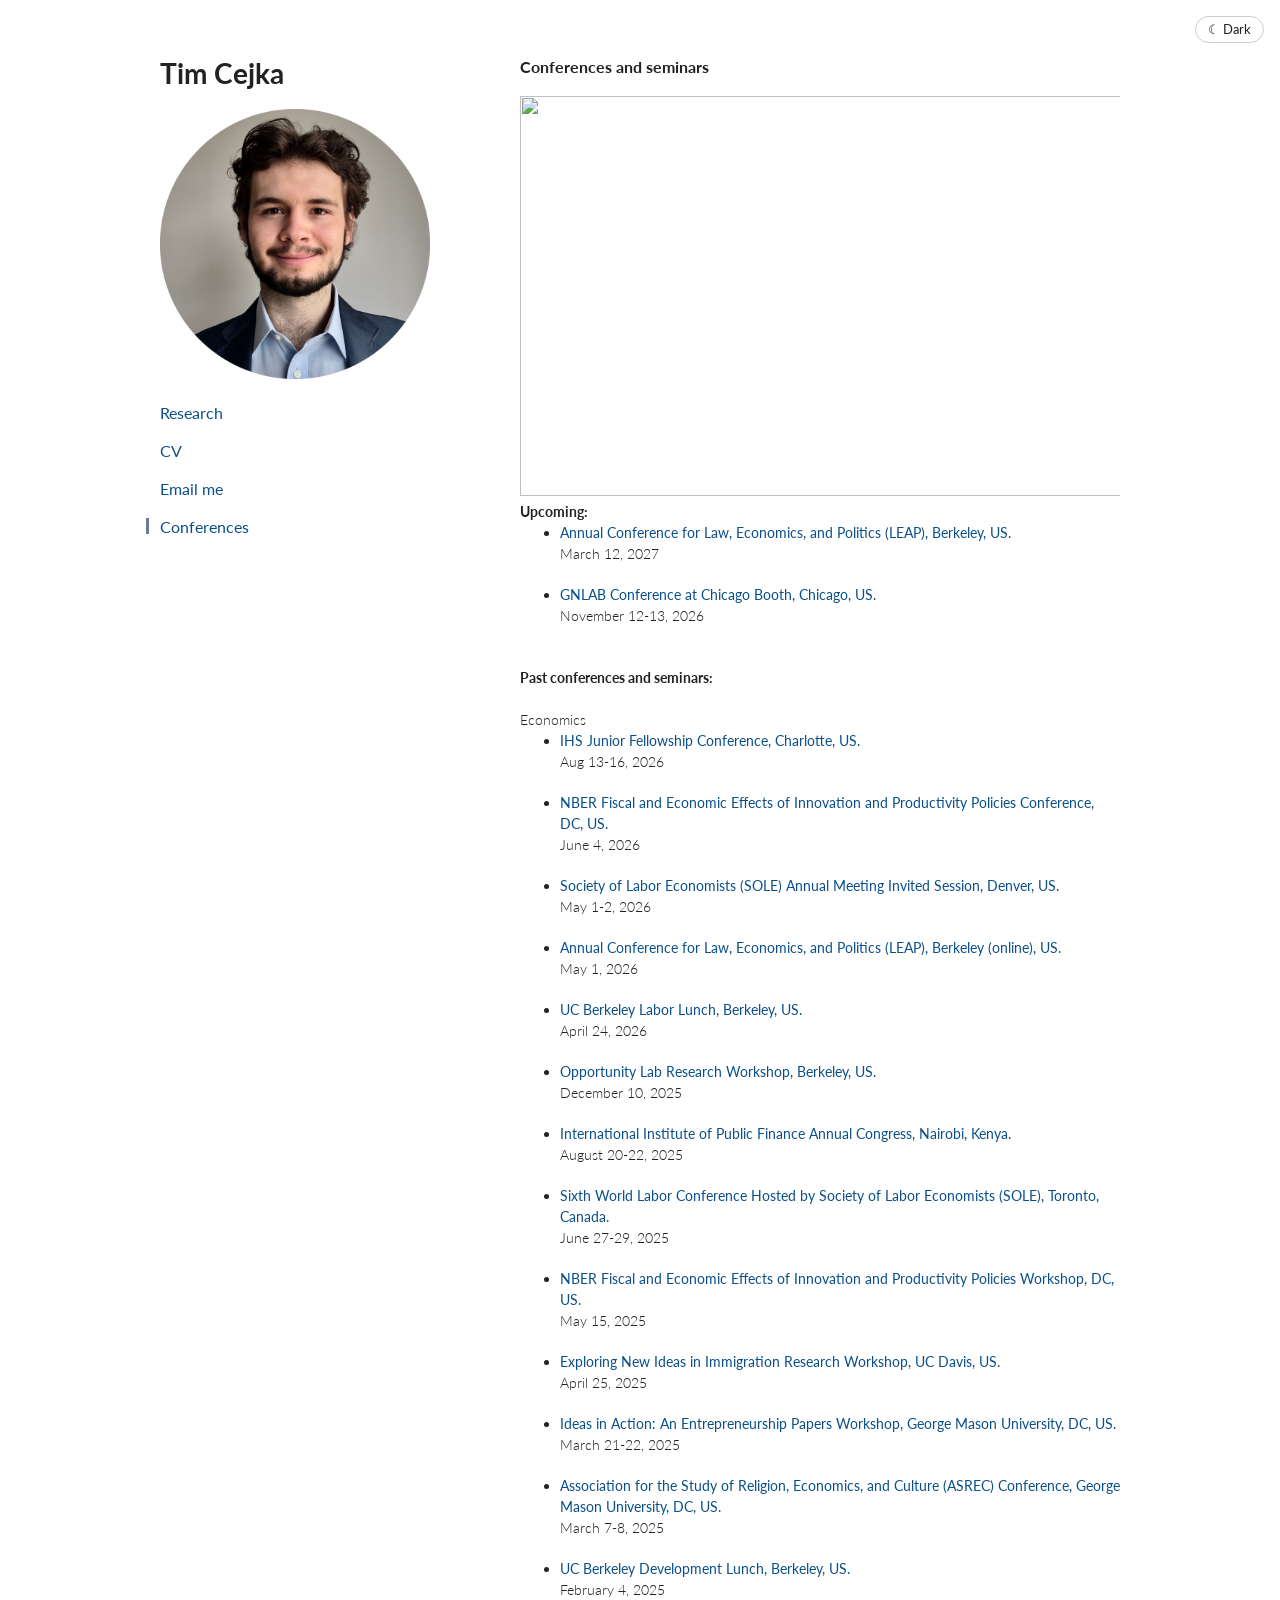
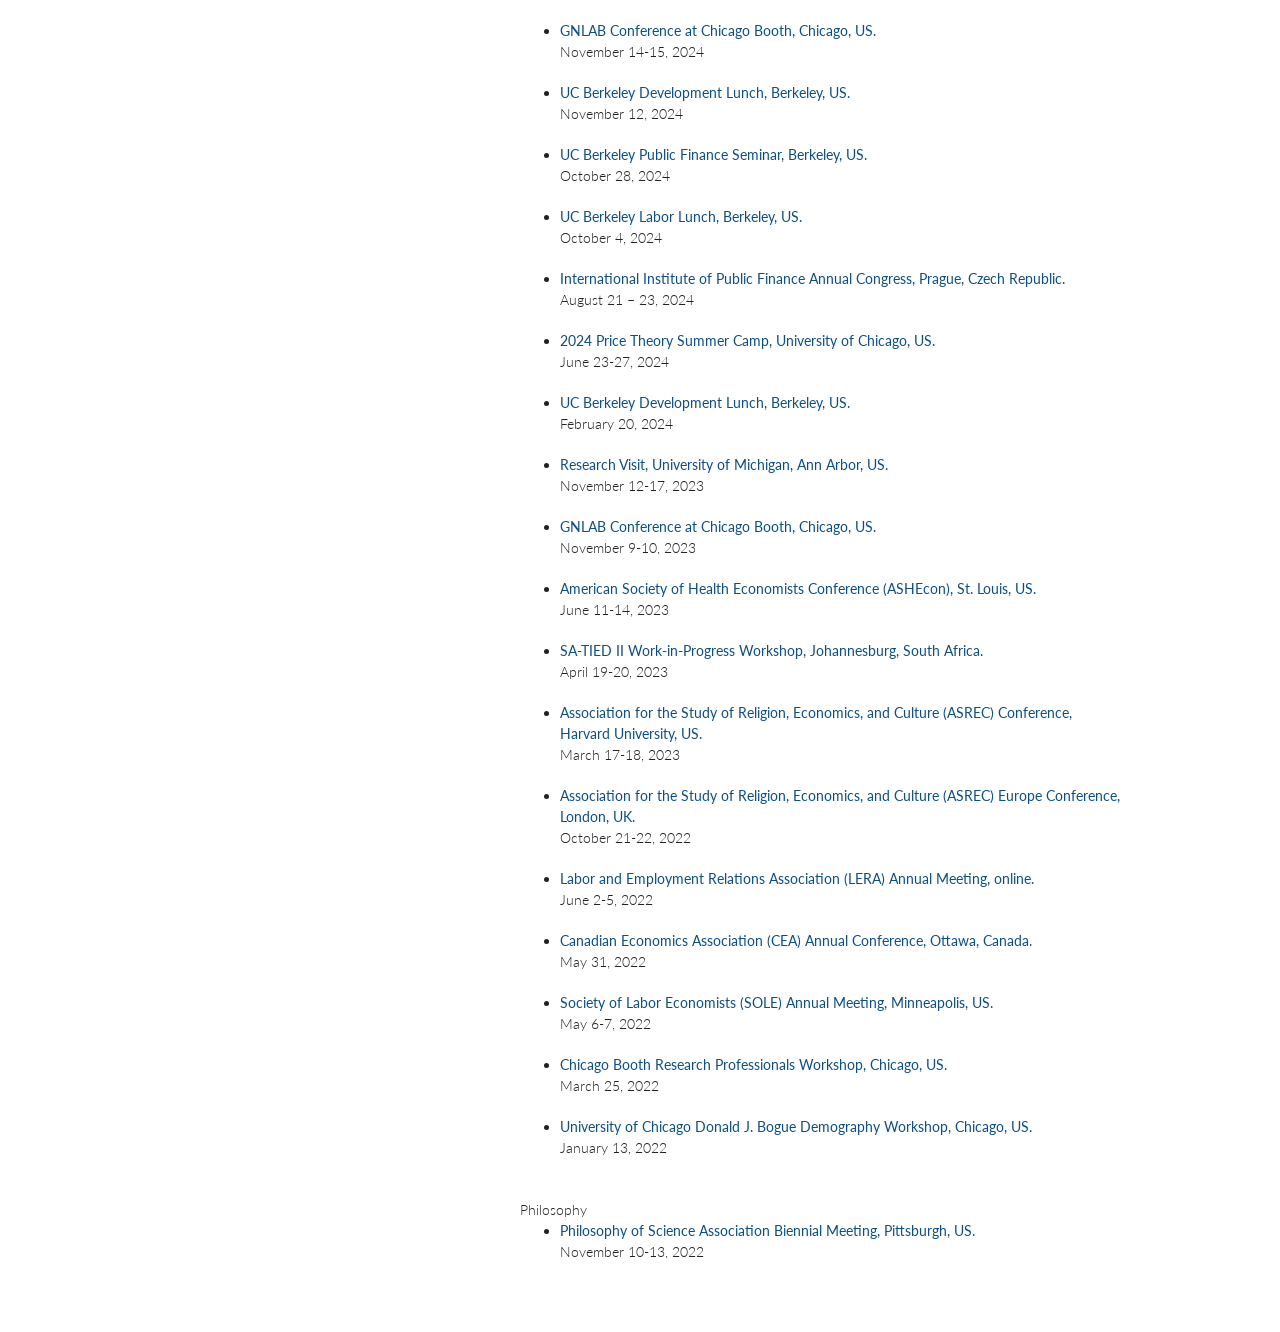
==== commit f854fe5b: "Add banner photo switch and dark mode Clicking the homepage banner alternates between the sunset pho" ====
--- a/conferences.html
+++ b/conferences.html
@@ -11,6 +11,10 @@
 </script>
 <!-- End Google tag -->
   <meta charset="utf-8">
+    <script>
+      // apply a saved dark-mode choice before the page draws, so it does not flash white
+      try { if (localStorage.getItem("theme") === "dark") document.documentElement.setAttribute("data-theme", "dark"); } catch (e) {}
+    </script>
   <meta http-equiv="X-UA-Compatible" content="chrome=1">
   <title>Tim Cejka by timcejka</title>
 
@@ -103,6 +107,8 @@
 </head>
 
 <body>
+  <button id="theme-toggle" class="theme-toggle" type="button">&#9790; Dark</button>
+
   <div class="wrapper">
     <header>
       <h1><a href="https://timcejka.github.io/" style="color:inherit; text-decoration:none;">Tim Cejka</a></h1>
@@ -304,7 +310,8 @@
   </section>
   <script src="javascripts/scale.fix.js"></script>
 
-</body>
+    <script src="javascripts/theme.js"></script>
+  </body>
 
 </html>
 
--- a/stylesheets/styles.css
+++ b/stylesheets/styles.css
@@ -345,3 +345,87 @@
 .paper-authors a:hover {
   text-decoration:underline;
 }
+
+/* desktop: the left panel scrolls with the page instead of staying pinned,
+   with white space under the last button */
+@media screen and (min-width: 961px) {
+  header {
+    position:static;
+    padding-bottom:80px;
+  }
+}
+
+/* dark mode button, top-right corner */
+.theme-toggle {
+  position:fixed;
+  top:16px;
+  right:16px;
+  z-index:10;
+  font:13px/1 Lato, "Helvetica Neue", Helvetica, Arial, sans-serif;
+  padding:6px 12px;
+  border:1px solid #ccc;
+  border-radius:16px;
+  background:#fff;
+  color:#222;
+  cursor:pointer;
+}
+
+.theme-toggle:hover {
+  border-color:#6e7a99;
+}
+
+/* dark mode */
+html[data-theme="dark"] {
+  color-scheme:dark;
+}
+
+html[data-theme="dark"] body {
+  background:#16181c;
+  color:#d6d6d6;
+}
+
+html[data-theme="dark"] h1, html[data-theme="dark"] h2, html[data-theme="dark"] h3,
+html[data-theme="dark"] h4, html[data-theme="dark"] h5, html[data-theme="dark"] h6,
+html[data-theme="dark"] strong {
+  color:#ececec;
+}
+
+html[data-theme="dark"] a {
+  color:#8cb8e8;
+}
+
+html[data-theme="dark"] .paper-authors a {
+  color:inherit;
+}
+
+html[data-theme="dark"] div.panel {
+  background-color:#23262c !important;
+  color:#d6d6d6 !important;
+}
+
+html[data-theme="dark"] button.accordion {
+  background-color:transparent;
+  color:#d6d6d6;
+}
+
+html[data-theme="dark"] header h1 a::before,
+html[data-theme="dark"] header h3 a::before,
+html[data-theme="dark"] .paper::before,
+html[data-theme="dark"] section li::before {
+  background:#9aa6c4;
+}
+
+html[data-theme="dark"] section {
+  border-color:#33363c;
+}
+
+html[data-theme="dark"] code, html[data-theme="dark"] pre {
+  background:#23262c;
+  color:#d6d6d6;
+}
+
+html[data-theme="dark"] .theme-toggle {
+  background:#23262c;
+  border-color:#44474e;
+  color:#ececec;
+}
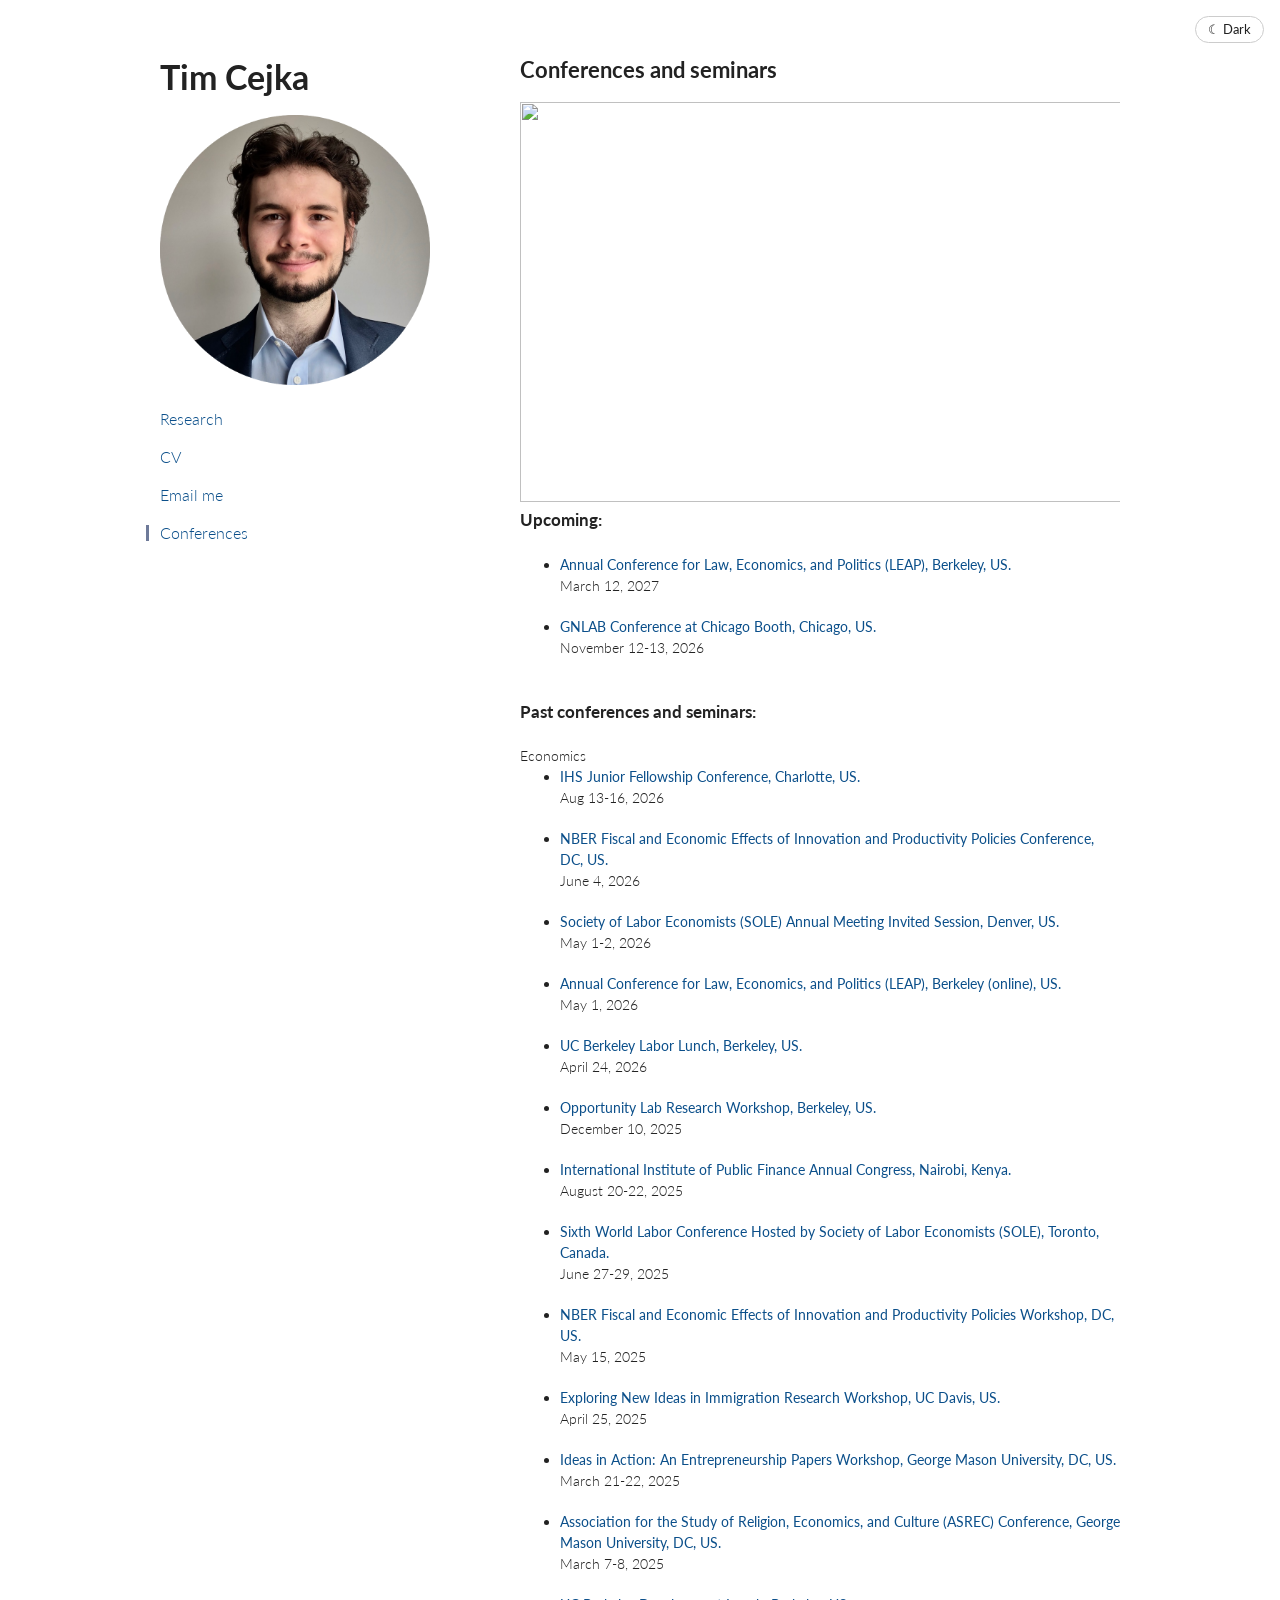
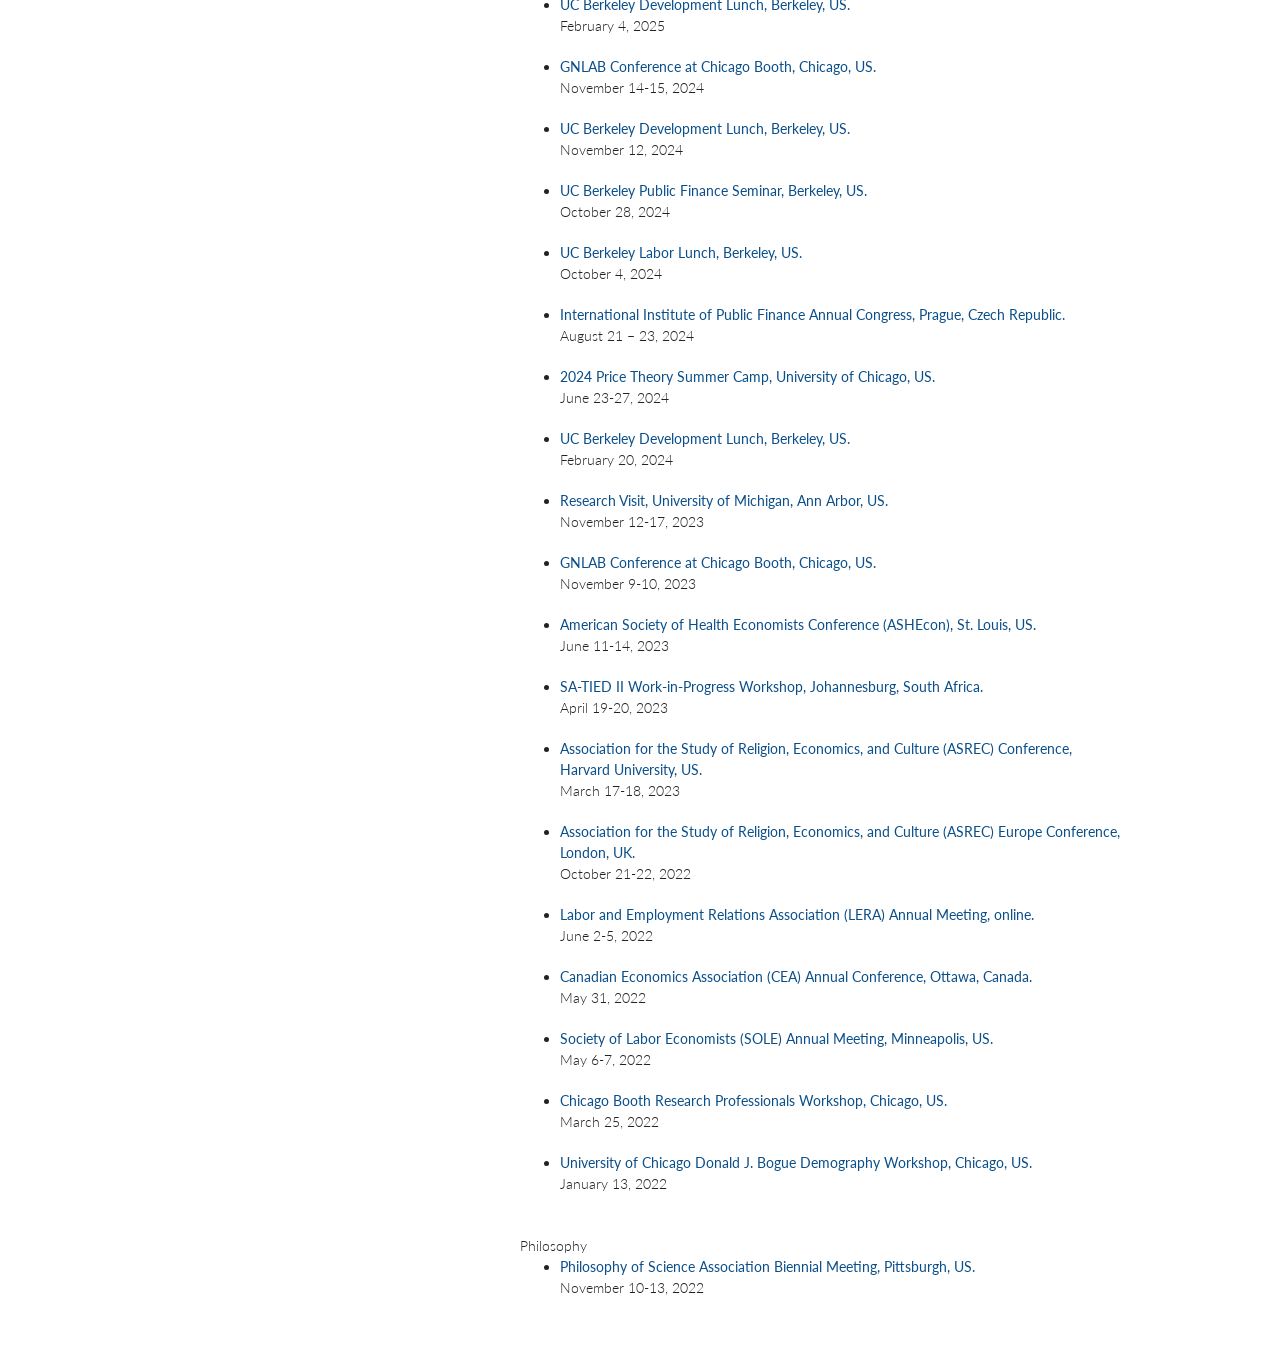
==== commit 93069337: "Align All Abstracts with the Working Papers heading; space under Upcoming Raise the All Abstracts bu" ====
--- a/conferences.html
+++ b/conferences.html
@@ -156,6 +156,7 @@
 
 </a><b> Upcoming:</b> </h3>
 <br>
+<br>
 <ul>
   <li> <a href="https://www.law.berkeley.edu/research/leap/"> Annual Conference for Law, Economics, and Politics (LEAP), Berkeley, US. </a><br>
     March 12, 2027 </li>
--- a/stylesheets/styles.css
+++ b/stylesheets/styles.css
@@ -1,4 +1,23 @@
-@import url(https://fonts.googleapis.com/css?family=Lato:300italic,700italic,300,700);
+@import url(https://fonts.googleapis.com/css2?family=Lato:wght@300;400;700&display=swap);
+
+
+/* TeX Gyre Pagella: a free Palatino clone used for the papers, served from
+   here so every device (including Android, which has no Palatino) gets it */
+@font-face {
+  font-family:"TeX Gyre Pagella";
+  src:local("TeX Gyre Pagella"), url("../fonts/texgyrepagella-regular.otf") format("opentype");
+  font-weight:400;
+  font-style:normal;
+  font-display:swap;
+}
+
+@font-face {
+  font-family:"TeX Gyre Pagella";
+  src:local("TeX Gyre Pagella Bold"), url("../fonts/texgyrepagella-bold.otf") format("opentype");
+  font-weight:700;
+  font-style:normal;
+  font-display:swap;
+}
 
 body {
   padding:50px;
@@ -331,9 +350,10 @@
   25%, 70% { opacity:1; }
 }
 
-/* name at the top of the sidebar */
-header h1, header h1 a {
-  font-weight:700;
+
+/* paper titles: larger, in Pagella (Palatino style, as on tomastapak.github.io) */
+.paper-title {
+  font:bold 17px/1.4 "TeX Gyre Pagella", "Palatino Linotype", Palatino, serif;
 }
 
 /* coauthor names: linked, but styled like the surrounding text */
@@ -399,11 +419,13 @@
 }
 
 html[data-theme="dark"] div.panel {
-  background-color:#23262c !important;
-  color:#d6d6d6 !important;
-}
-
-html[data-theme="dark"] button.accordion {
+  background-color:#1e2126;
+  border-left-color:#5a5f69;
+  color:#d6d6d6;
+}
+
+html[data-theme="dark"] button.accordion,
+html[data-theme="dark"] button.accordion-all {
   background-color:transparent;
   color:#d6d6d6;
 }
@@ -429,3 +451,31 @@
   border-color:#44474e;
   color:#ececec;
 }
+
+/* outside the papers: bold name (as on tomastapak.github.io), light sidebar buttons */
+header h1, header h1 a {
+  font-size:34px;
+  font-weight:700;
+}
+
+header h3 a {
+  font-weight:300;
+}
+
+/* section headings: Working Papers, Conferences and seminars */
+section > h3 {
+  font-size:22px;
+  font-weight:700;
+}
+
+/* Conferences page labels: Upcoming, Past conferences and seminars */
+section > b {
+  font-size:17px;
+  font-weight:700;
+}
+
+/* the papers keep Pagella */
+.paper {
+  font-family:"TeX Gyre Pagella", "Palatino Linotype", Palatino, serif;
+  font-weight:400;
+}
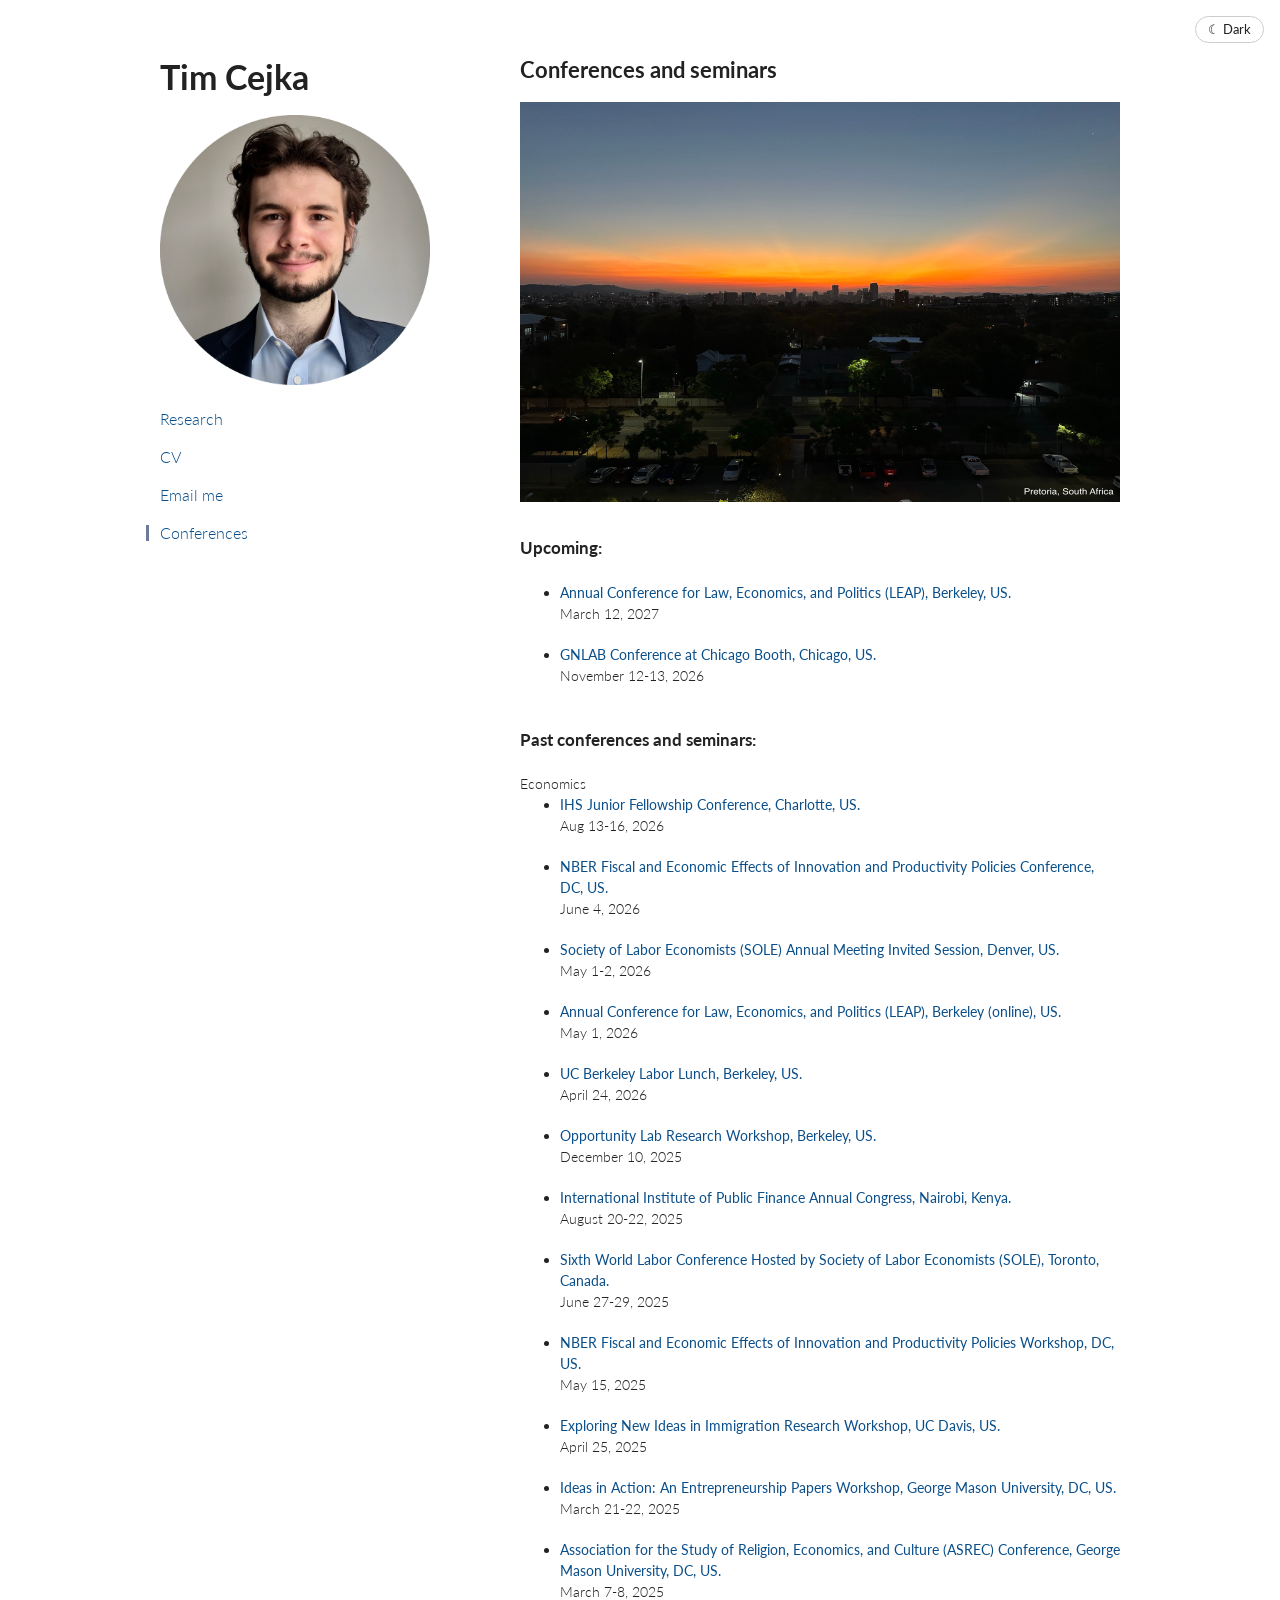
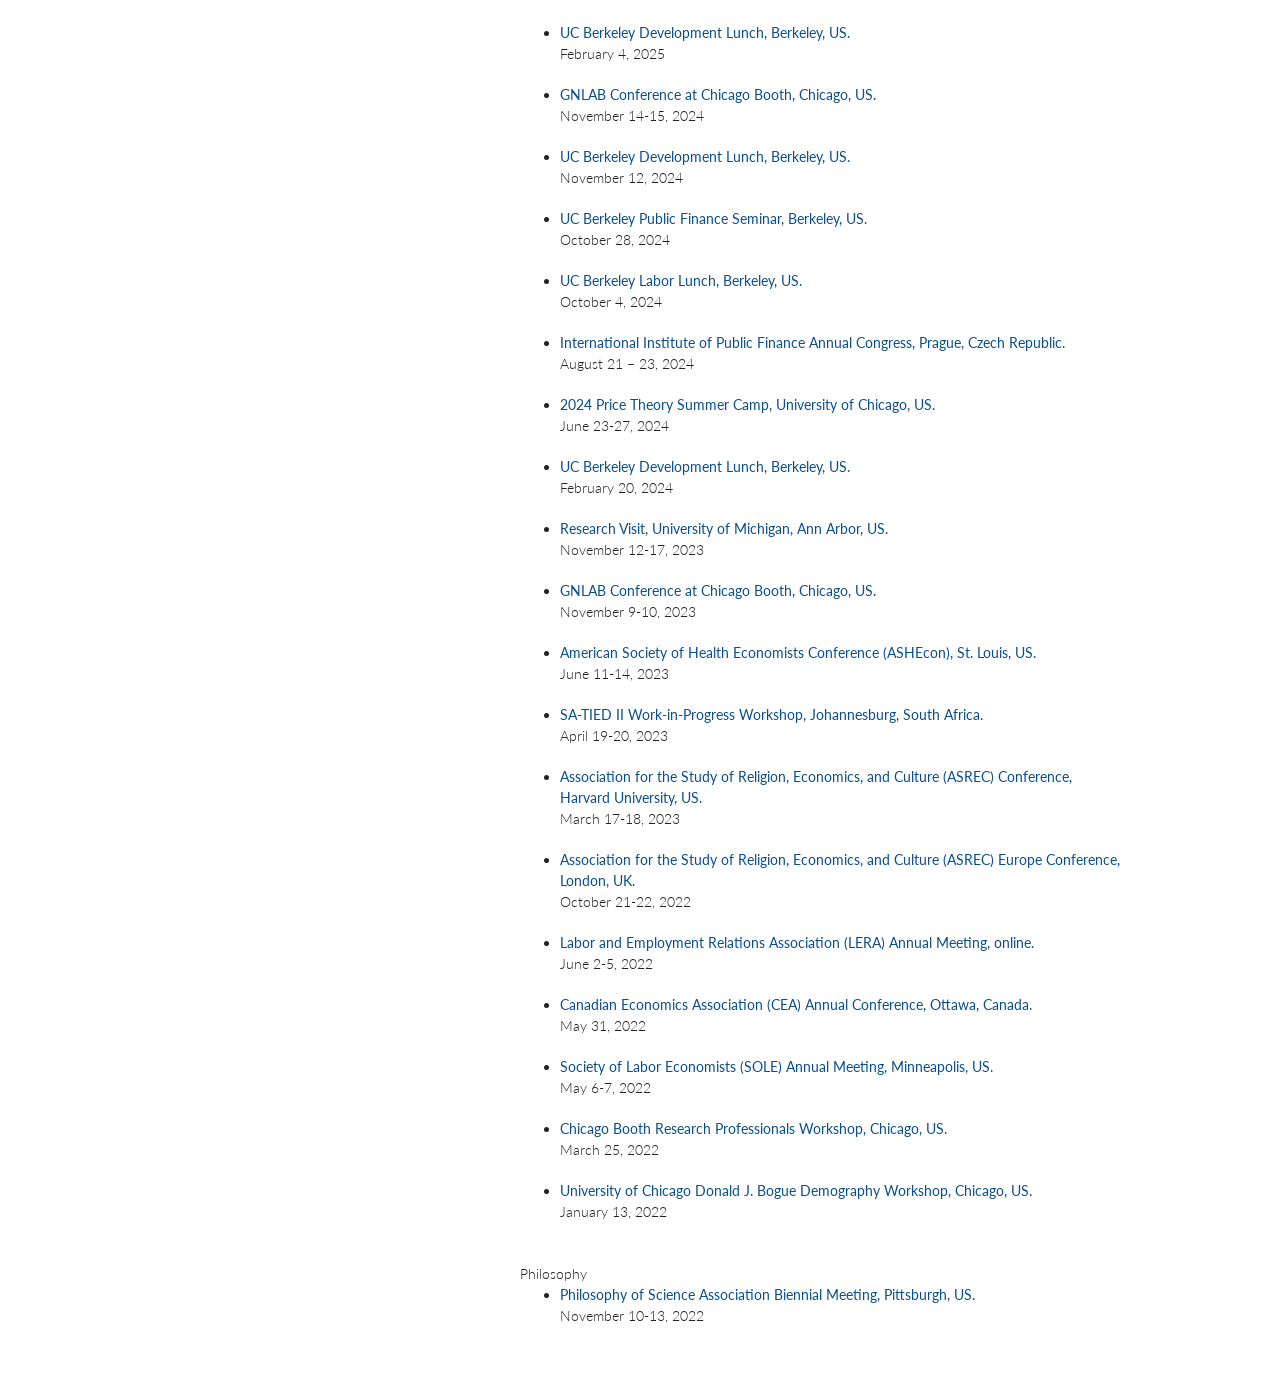
==== commit 15a72f90: "Faster Conferences slideshow, new tab title, purple visited links The Conferences page no longer dow" ====
--- a/conferences.html
+++ b/conferences.html
@@ -16,7 +16,7 @@
       try { if (localStorage.getItem("theme") === "dark") document.documentElement.setAttribute("data-theme", "dark"); } catch (e) {}
     </script>
   <meta http-equiv="X-UA-Compatible" content="chrome=1">
-  <title>Tim Cejka by timcejka</title>
+  <title>Tim Cejka | UC Berkeley</title>
 
   <link rel="stylesheet" href="stylesheets/styles.css">
   <link rel="stylesheet" href="stylesheets/github-light.css">
@@ -29,81 +29,7 @@
   <meta name="theme-color" content="#ffffff">
   
 
-<script type="text/javascript">
-<!-->
-var image1=new Image()
-image1.src="pictures/cep1.png"
-
-var image2=new Image()
-image2.src="pictures/cep2.png"
-
-var image3=new Image()
-image3.src="pictures/cep3.png"
-
-var image4=new Image()
-image4.src="pictures/cep4.png"
-
-var image5=new Image()
-image5.src="pictures/cep5.png"
-
-var image6=new Image()
-image6.src="pictures/cep6.png"
-
-var image7=new Image()
-image7.src="pictures/cep7.png"
-
-var image8=new Image()
-image8.src="pictures/cep8.png"
-
-var image9=new Image()
-image9.src="pictures/cep9.png"
-
-var image10=new Image()
-image10.src="pictures/cep10.png"
-
-var image11=new Image()
-image11.src="pictures/cep11.png"
-
-var image12=new Image()
-image12.src="pictures/cep12.png"
-
-var image13=new Image()
-image13.src="pictures/cep13.png"
-
-var image14=new Image()
-image14.src="pictures/cep14.png"
-
-var image15=new Image()
-image15.src="pictures/cep15.png"
-
-var image16=new Image()
-image16.src="pictures/cep16.png"
-
-var image17=new Image()
-image17.src="pictures/cep17.png"
-
-var image18=new Image()
-image18.src="pictures/cep18.png"
-
-var image19=new Image()
-image19.src="pictures/cep19.png"
-
-var image20=new Image()
-image20.src="pictures/cep20.png"
-
-var image21=new Image()
-image21.src="pictures/cep21.png"
-
-var image22=new Image()
-image22.src="pictures/cep22.png"
-
-var image23=new Image()
-image23.src="pictures/cep23.png"
-
-var image24=new Image()
-image24.src="pictures/cep24.png"
-
-</script>
+
 </head>
 
 <body>
@@ -122,21 +48,10 @@
     <section>
       <h3><a id="updates" class="anchor" href="#updates" aria-hidden="true"><span class="octicon octicon-link"></span></a>Conferences and seminars</h3>
 
-      <img src="pictures/cep1.png" name="slide" width="750" height="400">
-      <script type="text/javascript"
-      <!-->
-      var step = 1
-      function slideit(){
-        document.images.slide.src=eval("image"+step+".src")
-        if(step<9)
-        step++
-        else
-        step=1
-        setTimeout("slideit()", 3000)
-      }
-      slideit()
-//-->
-  </script>
+      <div class="slideshow" aria-label="Photos from conferences and seminars">
+        <img class="slide" src="pictures/slides/cep1.jpg" width="1200" height="800" alt="Conference photo" fetchpriority="high">
+        <img class="slide next" width="1200" height="800" alt="" aria-hidden="true">
+      </div>
   <br>
   
 <!--
@@ -312,6 +227,7 @@
   <script src="javascripts/scale.fix.js"></script>
 
     <script src="javascripts/theme.js"></script>
+    <script src="javascripts/slideshow.js"></script>
   </body>
 
 </html>
--- a/stylesheets/styles.css
+++ b/stylesheets/styles.css
@@ -479,3 +479,49 @@
   font-family:"TeX Gyre Pagella", "Palatino Linotype", Palatino, serif;
   font-weight:400;
 }
+
+/* Conferences page slideshow: fixed 3:2 frame, photos cross-fade */
+.slideshow {
+  position:relative;
+  width:100%;
+  aspect-ratio:3 / 2;
+  overflow:hidden;
+  background:#e8e8e8;
+  margin-bottom:12px;
+}
+
+.slideshow .slide {
+  position:absolute;
+  inset:0;
+  width:100%;
+  height:100%;
+  object-fit:cover;
+  display:block;
+}
+
+.slideshow .slide.next {
+  opacity:0;
+  transition:opacity .9s ease;
+}
+
+.slideshow .slide.next.visible {
+  opacity:1;
+}
+
+html[data-theme="dark"] .slideshow {
+  background:#23262c;
+}
+
+/* links someone has already opened turn purple, as on dannyyagan.com;
+   the sidebar menu and coauthor names keep their usual colors */
+section a:visited {
+  color:indigo;
+}
+
+html[data-theme="dark"] section a:visited {
+  color:#b9a3e3;
+}
+
+section .paper-authors a:visited {
+  color:inherit;
+}
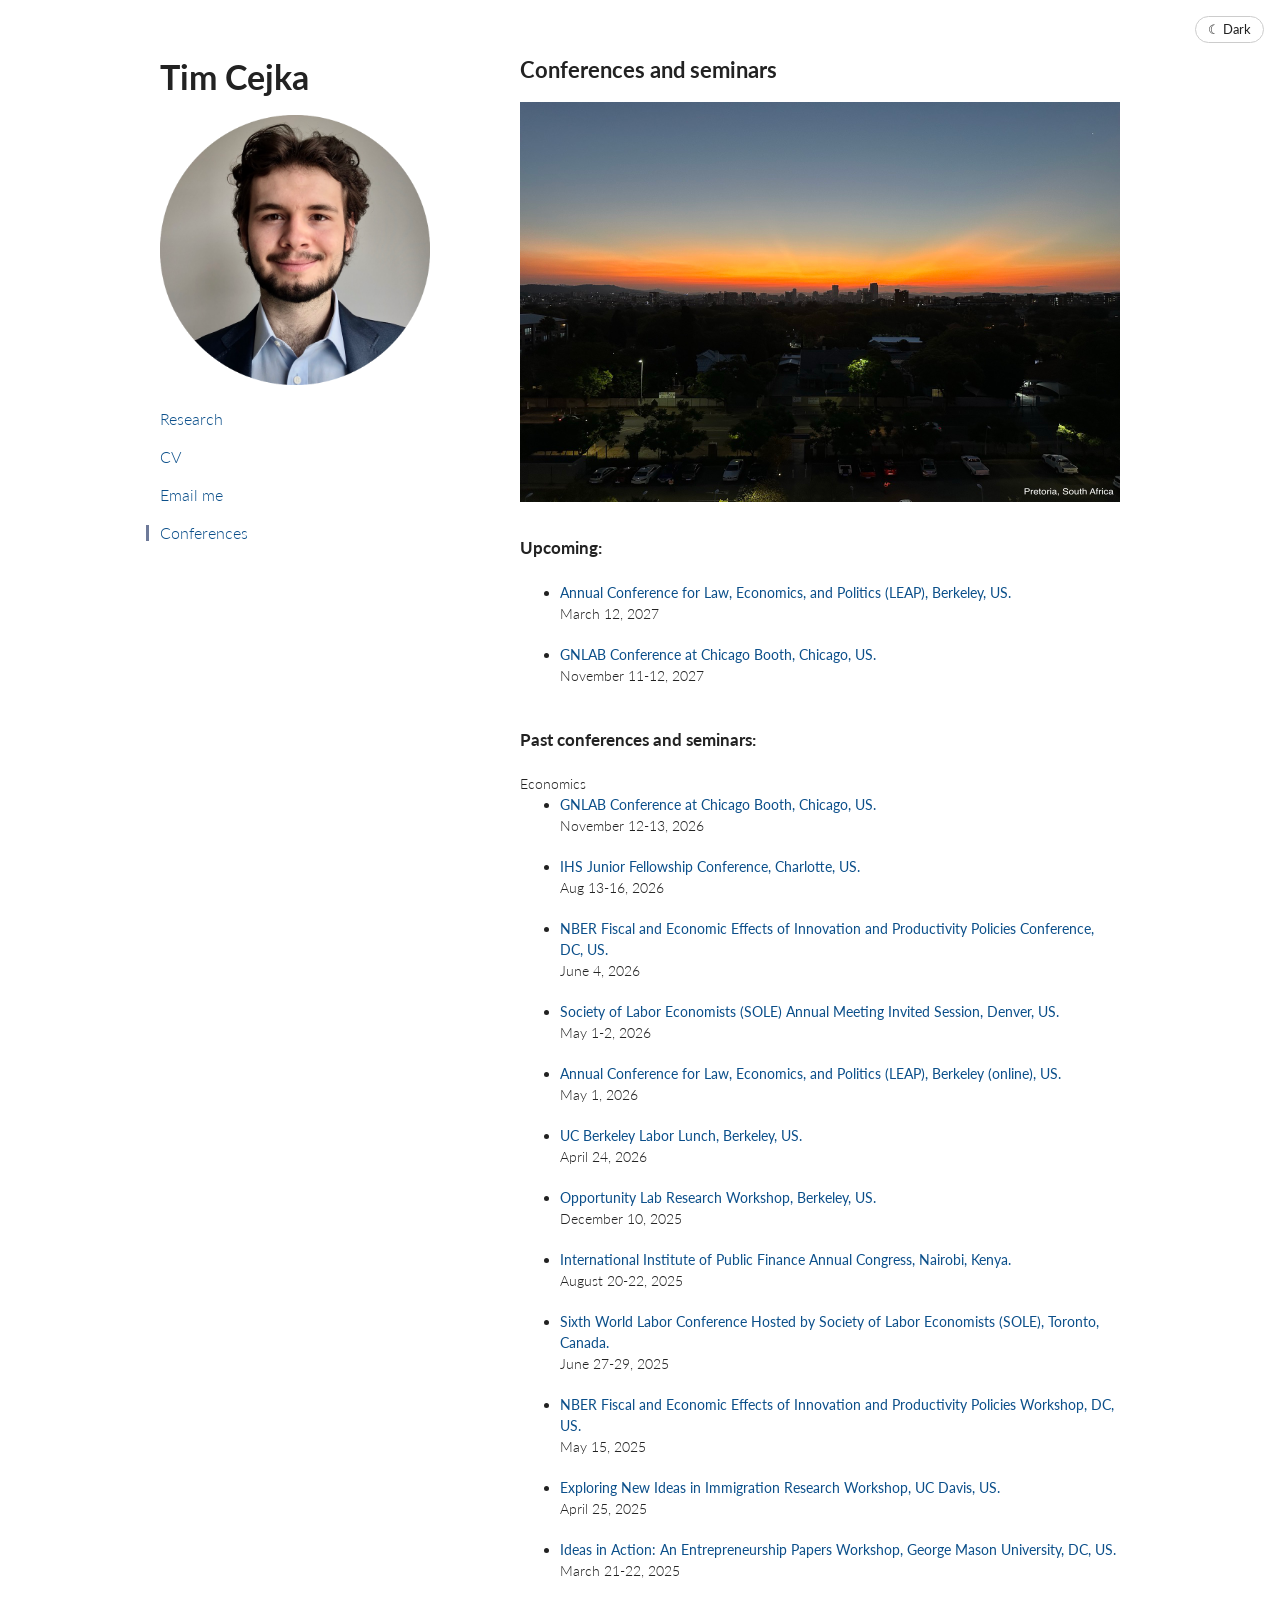
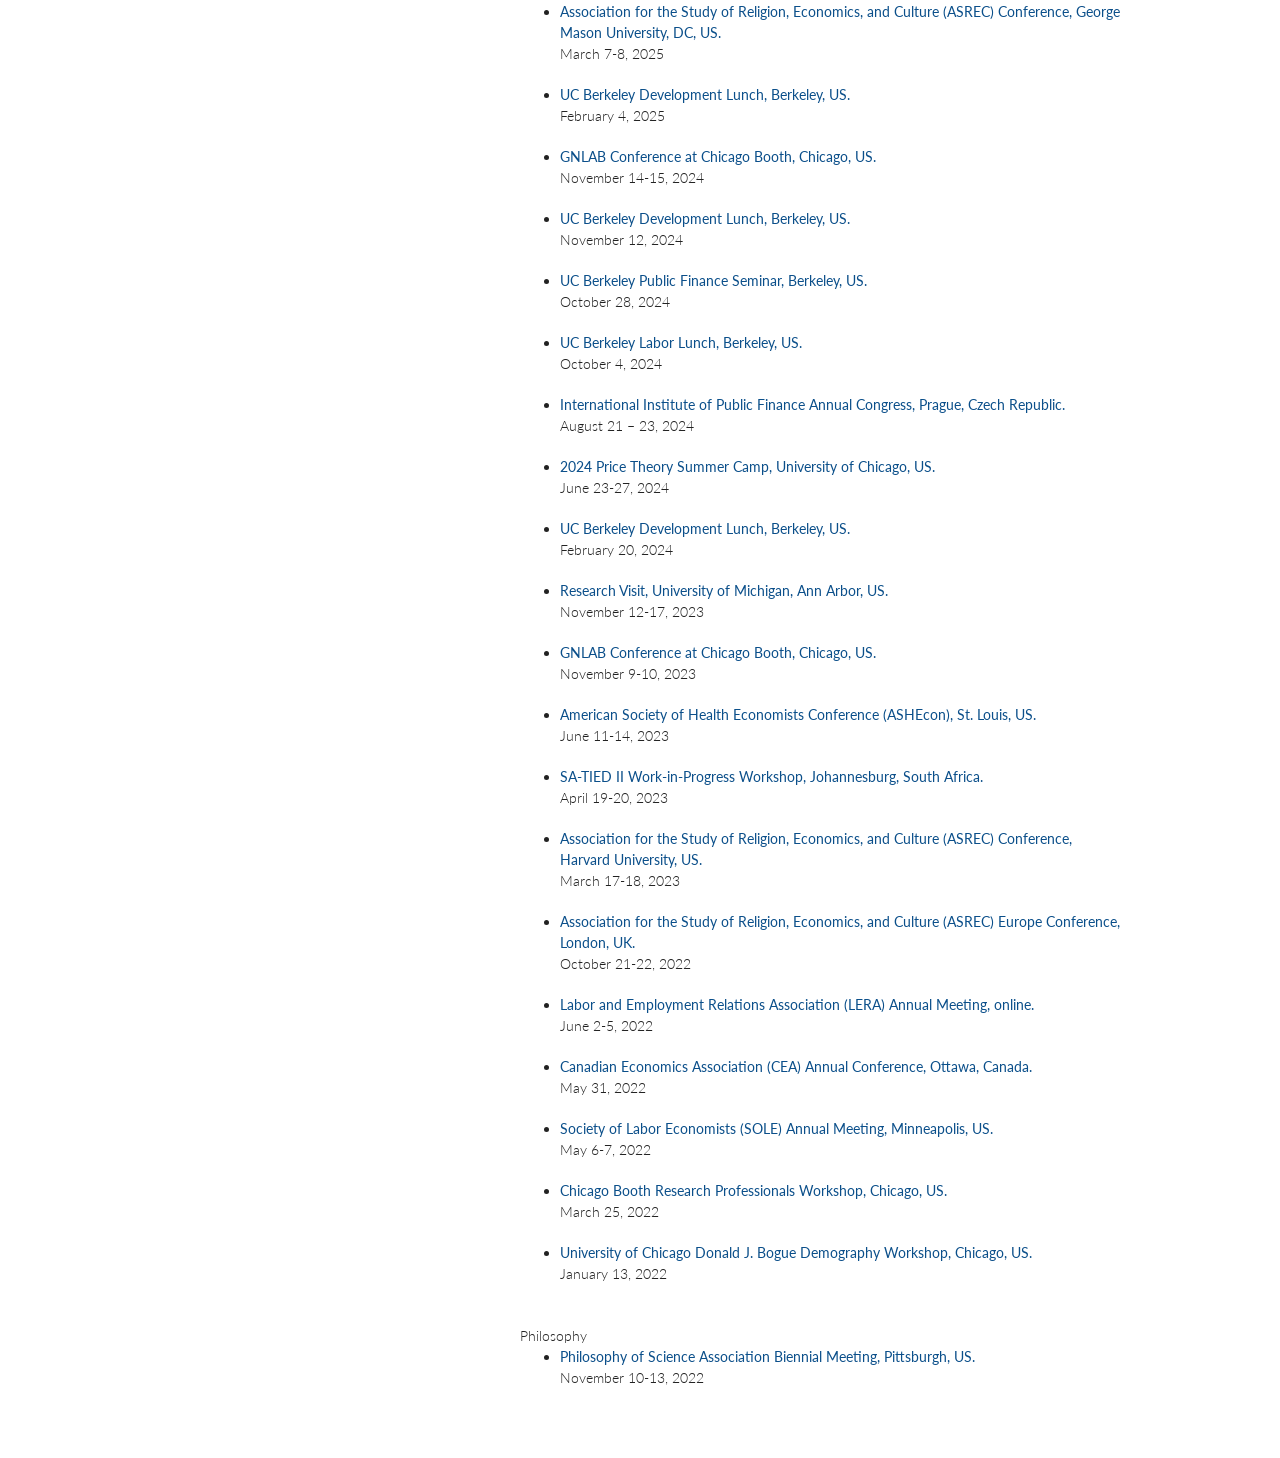
==== commit e02ee4ff: "Conferences: move GNLAB Nov 12-13, 2026 to past; add GNLAB Nov 11-12, 2027 as upcoming Co-Authored-B" ====
--- a/conferences.html
+++ b/conferences.html
@@ -78,7 +78,7 @@
 </ul>
 <ul>
   <li> <a href="https://github.com/uchicago-bfi-gnlab"> GNLAB Conference at Chicago Booth, Chicago, US. </a><br>
-    November 12-13, 2026 </li>
+    November 11-12, 2027 </li>
 </ul>
 
 <br>  
@@ -89,6 +89,10 @@
       </a>Economics</h4>
     <br>
         <ul>
+  <li> <a href="https://github.com/uchicago-bfi-gnlab"> GNLAB Conference at Chicago Booth, Chicago, US. </a><br>
+    November 12-13, 2026 </li>
+</ul>
+    <ul>
   <li> <a href="https://theihs.org"> IHS Junior Fellowship Conference, Charlotte, US. </a><br>
     Aug 13-16, 2026 </li>
 </ul>
--- a/stylesheets/styles.css
+++ b/stylesheets/styles.css
@@ -525,3 +525,13 @@
 section .paper-authors a:visited {
   color:inherit;
 }
+
+/* underline on hover, as on dannyyagan.com: solid for links in the page,
+   dashed for the sidebar menu */
+section a:hover {
+  text-decoration:underline;
+}
+
+header h3 a:hover {
+  border-bottom:1px dashed;
+}
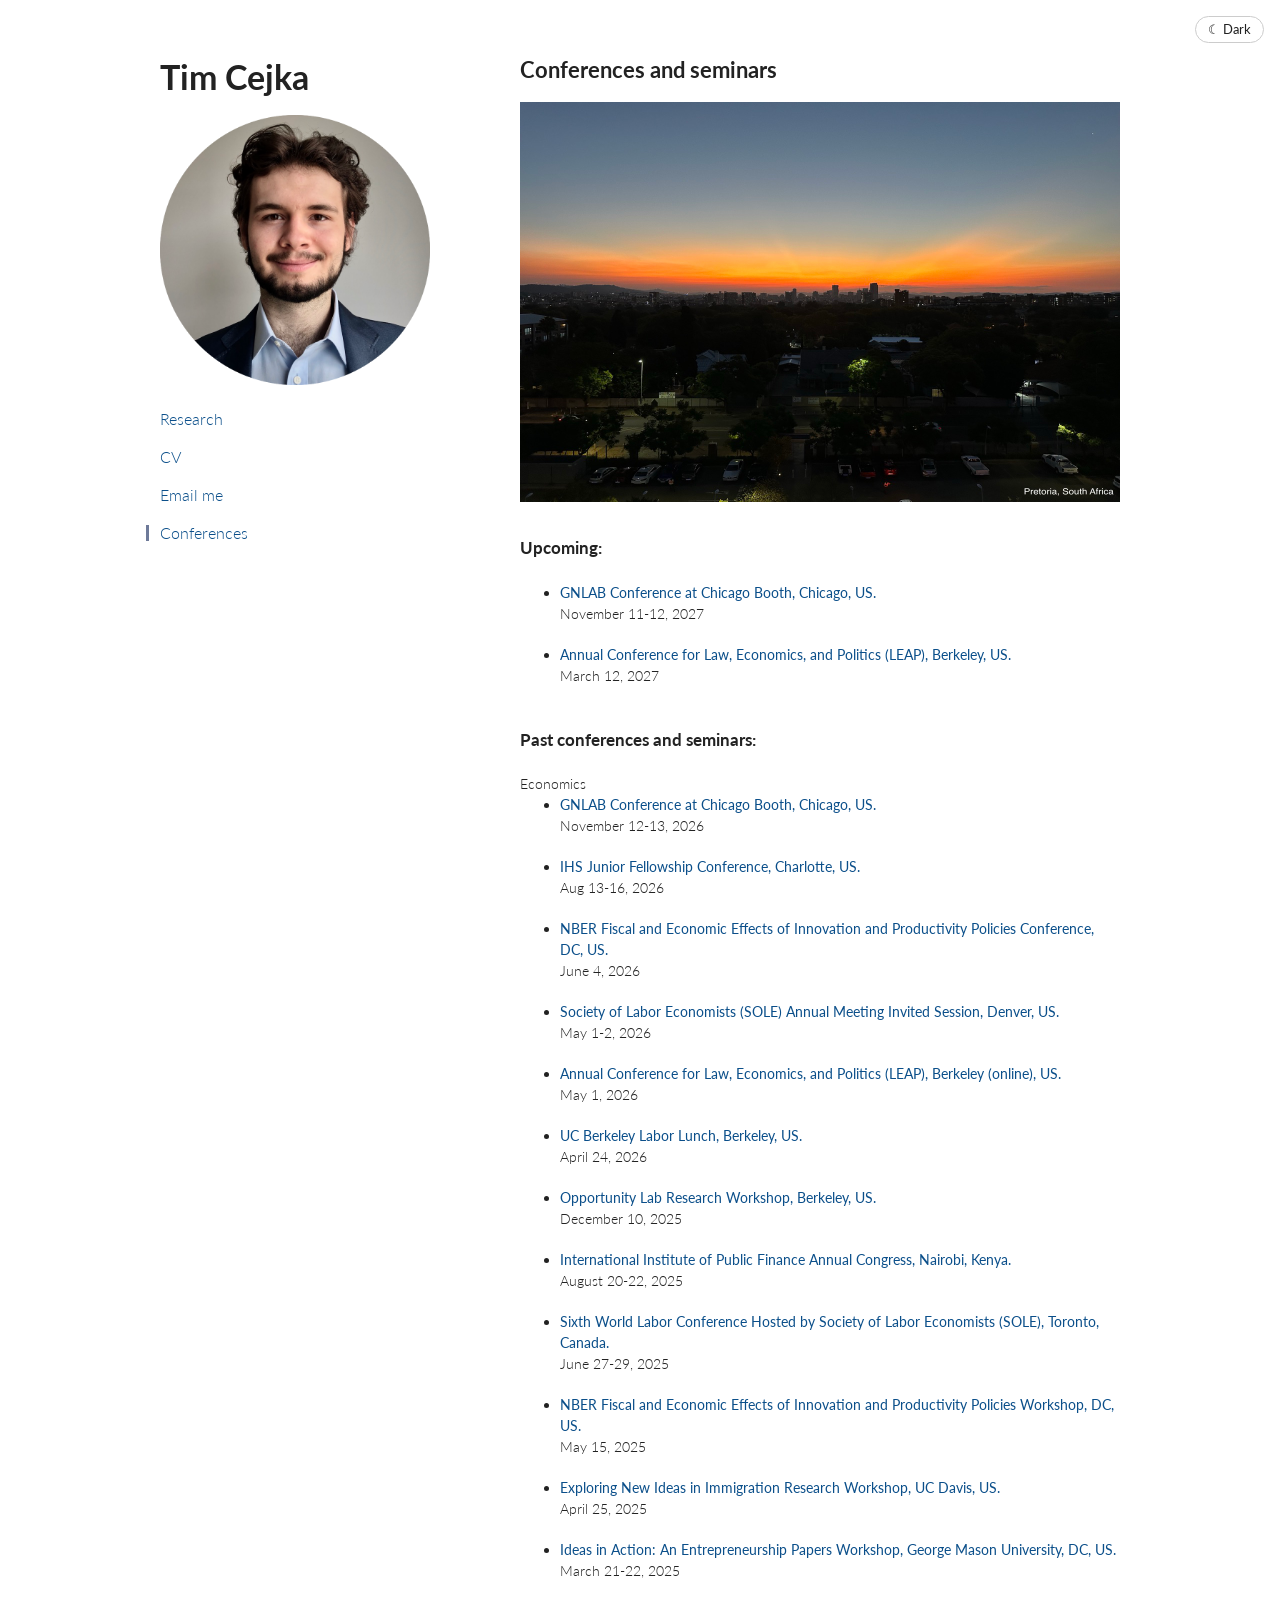
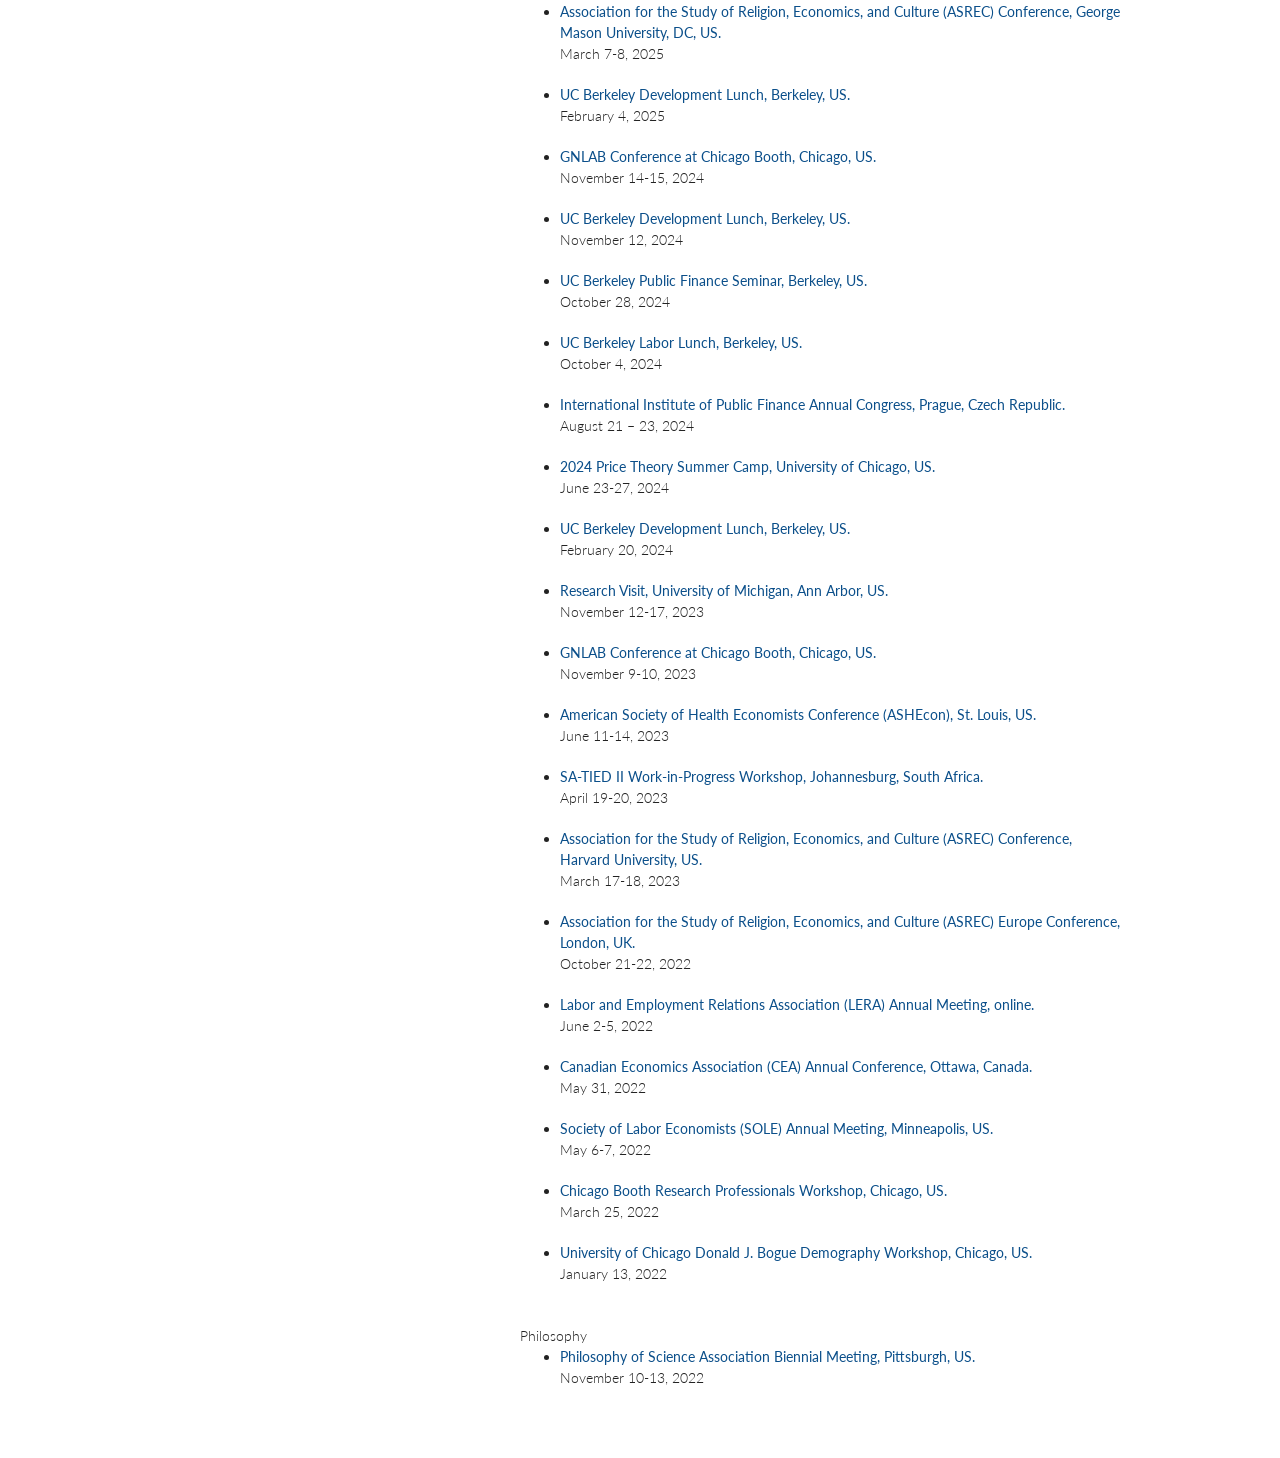
==== commit 9be0f838: "Conferences: list upcoming newest first (GNLAB Nov 2027 above LEAP Mar 2027) Co-Authored-By: Claude " ====
--- a/conferences.html
+++ b/conferences.html
@@ -73,12 +73,12 @@
 <br>
 <br>
 <ul>
+  <li> <a href="https://github.com/uchicago-bfi-gnlab"> GNLAB Conference at Chicago Booth, Chicago, US. </a><br>
+    November 11-12, 2027 </li>
+</ul>
+<ul>
   <li> <a href="https://www.law.berkeley.edu/research/leap/"> Annual Conference for Law, Economics, and Politics (LEAP), Berkeley, US. </a><br>
     March 12, 2027 </li>
-</ul>
-<ul>
-  <li> <a href="https://github.com/uchicago-bfi-gnlab"> GNLAB Conference at Chicago Booth, Chicago, US. </a><br>
-    November 11-12, 2027 </li>
 </ul>
 
 <br>  
